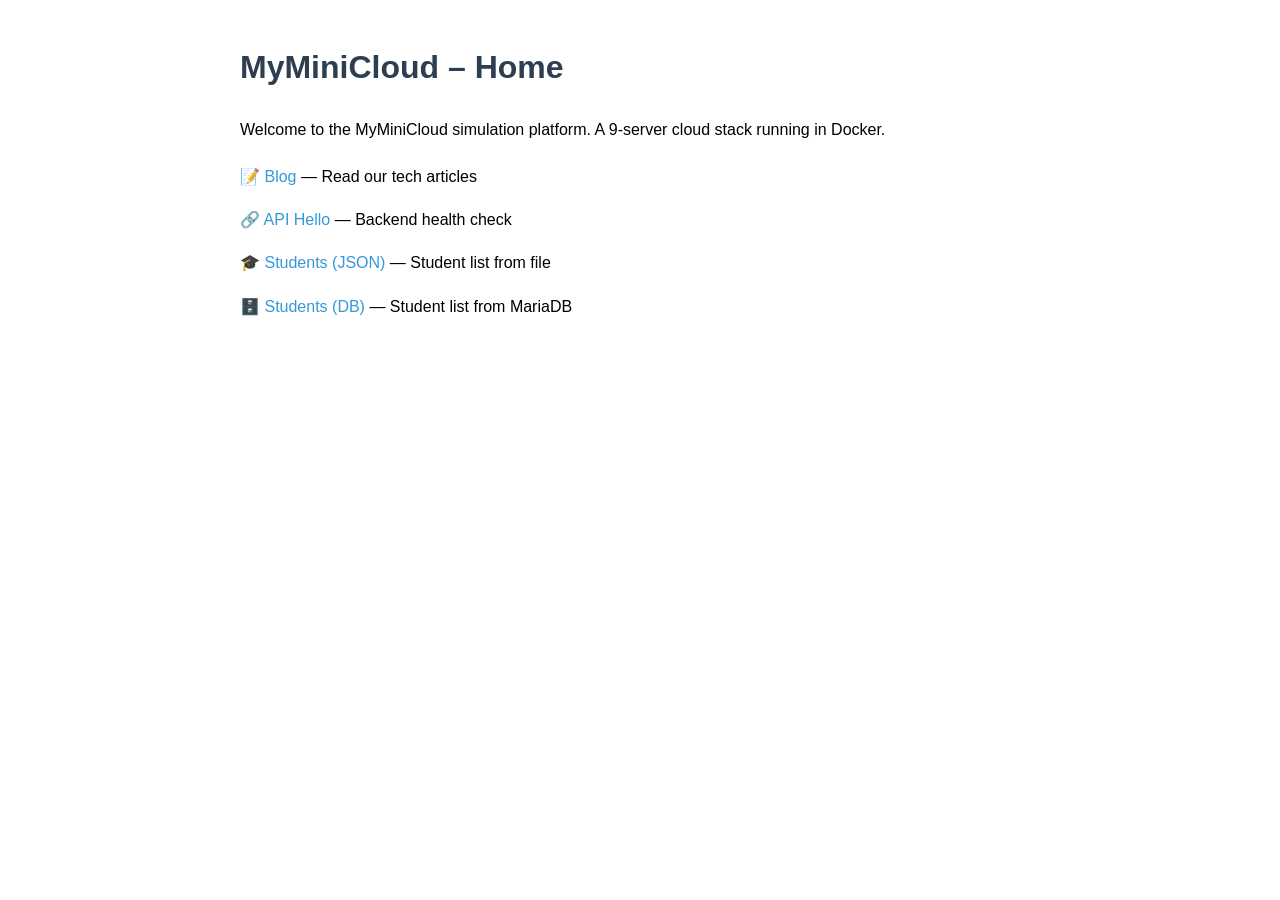
==== web/html/index.html @ 67151030 "feat: initial commit for MyMiniCloud 9-server platform with dynamic scaling" ====
<!DOCTYPE html>
<html lang="en">
<head>
  <meta charset="UTF-8">
  <meta name="viewport" content="width=device-width, initial-scale=1.0">
  <title>MyMiniCloud – Home</title>
  <style>
    body{font-family:Arial,sans-serif;max-width:800px;margin:40px auto;padding:0 20px;line-height:1.7}
    h1{color:#2c3e50}
    a{color:#3498db;text-decoration:none}a:hover{text-decoration:underline}
    .nav{margin-top:20px}
  </style>
</head>
<body>
  <h1>MyMiniCloud – Home</h1>
  <p>Welcome to the MyMiniCloud simulation platform. A 9-server cloud stack running in Docker.</p>
  <div class="nav">
    <p>📝 <a href="/blog/">Blog</a> — Read our tech articles</p>
    <p>🔗 <a href="/api/hello">API Hello</a> — Backend health check</p>
    <p>🎓 <a href="/api/student">Students (JSON)</a> — Student list from file</p>
    <p>🗄️ <a href="/api/students-db">Students (DB)</a> — Student list from MariaDB</p>
  </div>
</body>
</html>
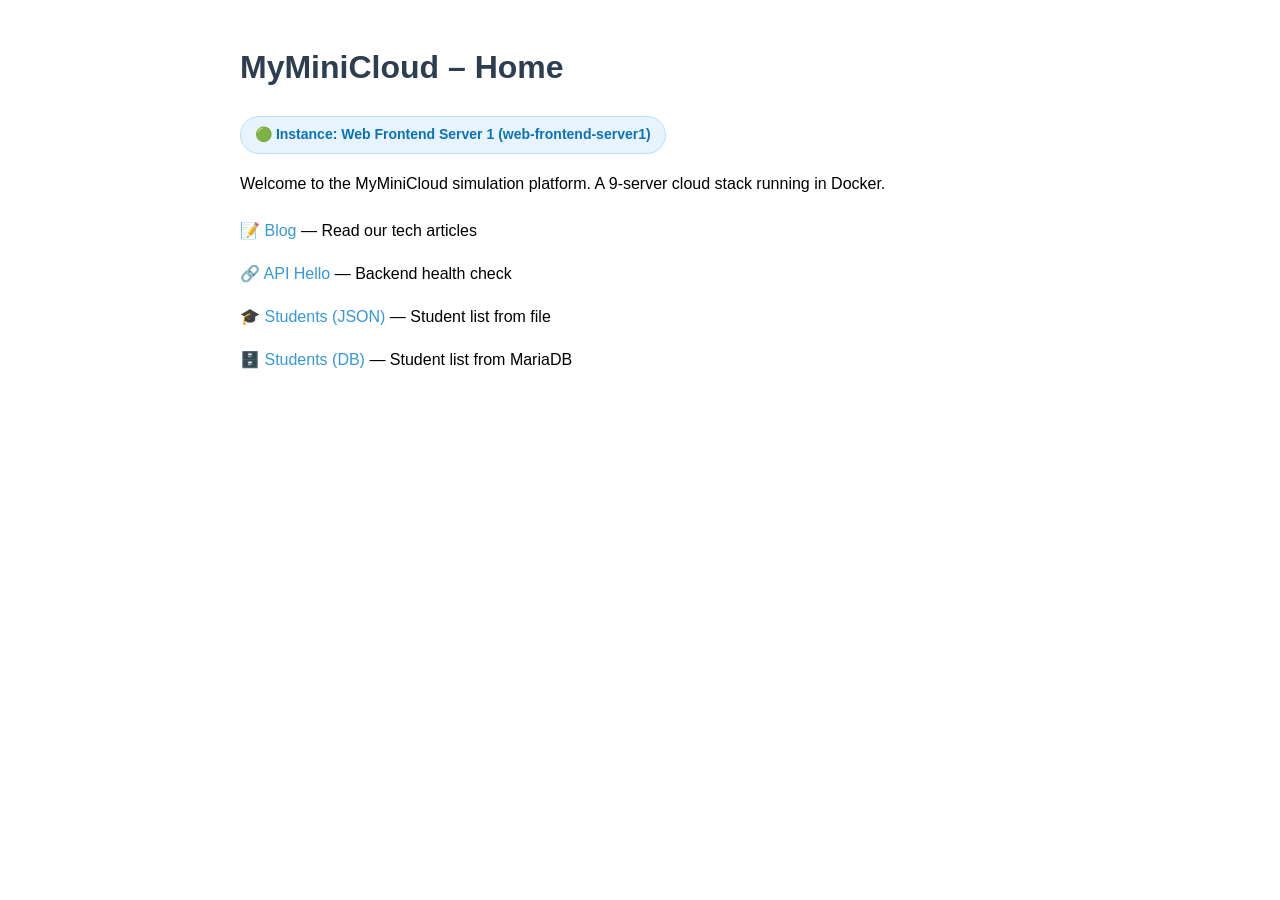
==== commit f9446c13: "feat(web): add metrics endpoint, blog illustration, and round-robin load balancing" ====
--- a/web/html/index.html
+++ b/web/html/index.html
@@ -13,6 +13,7 @@
 </head>
 <body>
   <h1>MyMiniCloud – Home</h1>
+  <p><span style="display:inline-block;padding:6px 14px;background:#e8f4fd;color:#0b72b9;border-radius:20px;font-weight:bold;font-size:14px;border:1px solid #b6e0fe;">🟢 Instance: Web Frontend Server 1 (web-frontend-server1)</span></p>
   <p>Welcome to the MyMiniCloud simulation platform. A 9-server cloud stack running in Docker.</p>
   <div class="nav">
     <p>📝 <a href="/blog/">Blog</a> — Read our tech articles</p>
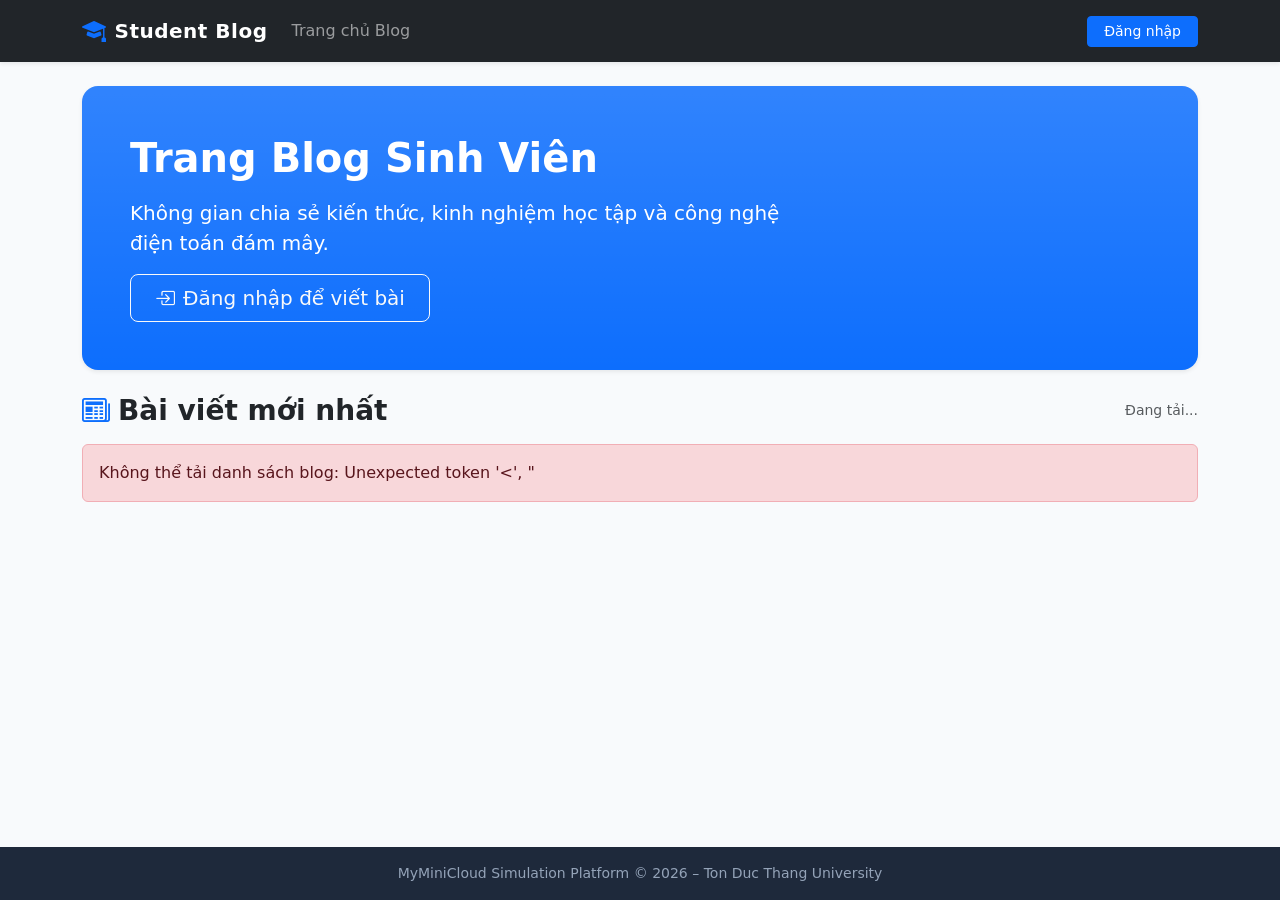
==== commit 17545929: "feat(web): complete student blog platform SPA with admin and student roles" ====
--- a/web/html/index.html
+++ b/web/html/index.html
@@ -1,25 +1,123 @@
 <!DOCTYPE html>
-<html lang="en">
+<html lang="vi">
 <head>
   <meta charset="UTF-8">
-  <meta name="viewport" content="width=device-width, initial-scale=1.0">
-  <title>MyMiniCloud – Home</title>
+  <meta name="viewport" content="width=device-width, initial-scale=1">
+  <title>Student Blog Platform – MyMiniCloud</title>
+  <link href="https://cdn.jsdelivr.net/npm/bootstrap@5.3.3/dist/css/bootstrap.min.css" rel="stylesheet">
+  <link rel="stylesheet" href="https://cdn.jsdelivr.net/npm/bootstrap-icons@1.11.3/font/bootstrap-icons.min.css">
   <style>
-    body{font-family:Arial,sans-serif;max-width:800px;margin:40px auto;padding:0 20px;line-height:1.7}
-    h1{color:#2c3e50}
-    a{color:#3498db;text-decoration:none}a:hover{text-decoration:underline}
-    .nav{margin-top:20px}
+    body {
+      background-color: #f8fafc;
+      font-family: system-ui, -apple-system, sans-serif;
+      min-height: 100vh;
+      display: flex;
+      flex-direction: column;
+    }
+    .navbar-brand {
+      letter-spacing: 0.5px;
+    }
+    .card {
+      border: 1px solid #e2e8f0;
+      border-radius: 12px;
+      transition: transform 0.2s, box-shadow 0.2s;
+    }
+    .card:hover {
+      transform: translateY(-3px);
+      box-shadow: 0 10px 20px rgba(0,0,0,0.05);
+    }
+    .blog-img {
+      height: 190px;
+      object-fit: cover;
+      border-top-left-radius: 12px;
+      border-top-right-radius: 12px;
+    }
+    .blog-placeholder-img {
+      height: 190px;
+      background: linear-gradient(135deg, #6366f1 0%, #a855f7 100%);
+      display: flex;
+      align-items: center;
+      justify-content: center;
+      color: white;
+      font-size: 3rem;
+      border-top-left-radius: 12px;
+      border-top-right-radius: 12px;
+    }
+    .content-area {
+      flex: 1;
+    }
+    footer {
+      margin-top: auto;
+      background: #1e293b;
+      color: #94a3b8;
+    }
   </style>
 </head>
 <body>
-  <h1>MyMiniCloud – Home</h1>
-  <p><span style="display:inline-block;padding:6px 14px;background:#e8f4fd;color:#0b72b9;border-radius:20px;font-weight:bold;font-size:14px;border:1px solid #b6e0fe;">🟢 Instance: Web Frontend Server 1 (web-frontend-server1)</span></p>
-  <p>Welcome to the MyMiniCloud simulation platform. A 9-server cloud stack running in Docker.</p>
-  <div class="nav">
-    <p>📝 <a href="/blog/">Blog</a> — Read our tech articles</p>
-    <p>🔗 <a href="/api/hello">API Hello</a> — Backend health check</p>
-    <p>🎓 <a href="/api/student">Students (JSON)</a> — Student list from file</p>
-    <p>🗄️ <a href="/api/students-db">Students (DB)</a> — Student list from MariaDB</p>
+
+<!-- Navbar -->
+<nav class="navbar navbar-expand-lg navbar-dark bg-dark sticky-top shadow-sm">
+  <div class="container">
+    <a class="navbar-brand fw-bold text-white d-flex align-items-center gap-2" href="#home">
+      <i class="bi bi-mortarboard-fill text-primary fs-4"></i> Student Blog
+    </a>
+    <button class="navbar-toggler" type="button" data-bs-toggle="collapse" data-bs-target="#navMain">
+      <span class="navbar-toggler-icon"></span>
+    </button>
+    <div class="collapse navbar-collapse" id="navMain">
+      <ul class="navbar-nav me-auto mb-2 mb-lg-0" id="nav-links"></ul>
+      <div id="nav-auth"></div>
+    </div>
   </div>
+</nav>
+
+<!-- Main Container -->
+<main class="container my-4 content-area" id="app">
+  <div class="text-center py-5">
+    <div class="spinner-border text-primary" role="status"></div>
+    <div class="mt-2 text-muted">Đang tải ứng dụng...</div>
+  </div>
+</main>
+
+<!-- Login Modal -->
+<div class="modal fade" id="loginModal" tabindex="-1" aria-labelledby="loginModalLabel" aria-hidden="true">
+  <div class="modal-dialog modal-dialog-centered">
+    <div class="modal-content rounded-4 border-0 shadow">
+      <div class="modal-header border-bottom-0 pb-0">
+        <h5 class="modal-title fw-bold" id="loginModalLabel">
+          <i class="bi bi-shield-lock-fill text-primary me-2"></i>Đăng nhập hệ thống
+        </h5>
+        <button type="button" class="btn-close" data-bs-dismiss="modal" aria-label="Close"></button>
+      </div>
+      <div class="modal-body p-4">
+        <p class="text-muted small mb-3">Sử dụng tài khoản Sinh viên (<code>SV001</code>–<code>SV005</code>/<code>student123</code>) hoặc Admin (<code>admin</code>/<code>admin</code>).</p>
+        <div class="alert alert-danger d-none py-2" id="login-error"></div>
+        <form id="login-form">
+          <div class="mb-3">
+            <label class="form-label fw-semibold" for="login-username">Tên đăng nhập / MSSV</label>
+            <input type="text" class="form-control" id="login-username" placeholder="Ví dụ: SV001 hoặc admin" required autofocus>
+          </div>
+          <div class="mb-3">
+            <label class="form-label fw-semibold" for="login-password">Mật khẩu</label>
+            <input type="password" class="form-control" id="login-password" placeholder="Nhập mật khẩu" required>
+          </div>
+          <button type="submit" class="btn btn-primary w-100 py-2 fw-semibold">
+            Đăng nhập
+          </button>
+        </form>
+      </div>
+    </div>
+  </div>
+</div>
+
+<!-- Footer -->
+<footer class="py-3 text-center small">
+  <div class="container">
+    <span>MyMiniCloud Simulation Platform &copy; 2026 – Ton Duc Thang University</span>
+  </div>
+</footer>
+
+<script src="https://cdn.jsdelivr.net/npm/bootstrap@5.3.3/dist/js/bootstrap.bundle.min.js"></script>
+<script type="module" src="./app.js"></script>
 </body>
 </html>
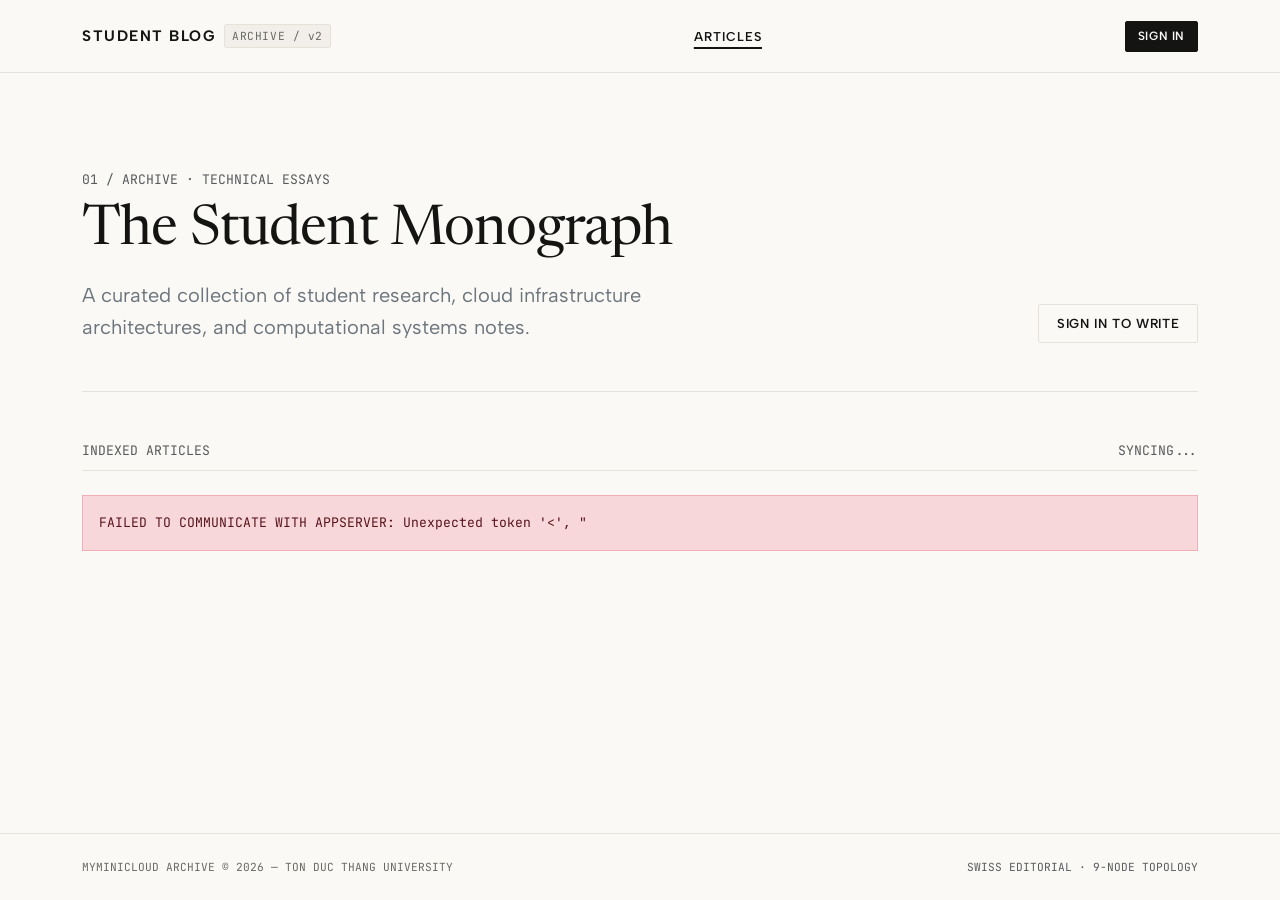
==== commit f40bd695: "feat(ui): redesign web app following Modernist Swiss editorial typography" ====
--- a/web/html/index.html
+++ b/web/html/index.html
@@ -3,106 +3,311 @@
 <head>
   <meta charset="UTF-8">
   <meta name="viewport" content="width=device-width, initial-scale=1">
-  <title>Student Blog Platform – MyMiniCloud</title>
+  <title>Student Blog Archive – MyMiniCloud</title>
+  
+  <!-- Typography: Newsreader (Editorial Serif) + Albert Sans (Bauhaus Modernist UI) + JetBrains Mono (Technical) -->
+  <link rel="preconnect" href="https://fonts.googleapis.com">
+  <link rel="preconnect" href="https://fonts.gstatic.com" crossorigin>
+  <link href="https://fonts.googleapis.com/css2?family=Albert+Sans:wght@400;500;600;700&family=JetBrains+Mono:wght@400;500;600&family=Newsreader:ital,opsz,wght@0,6..72,400..700;1,6..72,400..700&display=swap" rel="stylesheet">
+  
   <link href="https://cdn.jsdelivr.net/npm/bootstrap@5.3.3/dist/css/bootstrap.min.css" rel="stylesheet">
   <link rel="stylesheet" href="https://cdn.jsdelivr.net/npm/bootstrap-icons@1.11.3/font/bootstrap-icons.min.css">
+  
   <style>
+    :root {
+      --bg: #FAF9F5;
+      --bg-alt: #F2EFEB;
+      --surface: #FFFFFF;
+      --ink: #141413;
+      --ink-muted: #696863;
+      --ink-faint: #98968F;
+      --border: #E5E2DA;
+      --border-dark: #141413;
+      --accent: #C2410C;
+      --accent-hover: #9A3412;
+      --font-serif: 'Newsreader', Georgia, 'Times New Roman', serif;
+      --font-sans: 'Albert Sans', -apple-system, BlinkMacSystemFont, sans-serif;
+      --font-mono: 'JetBrains Mono', SFMono-Regular, Consolas, monospace;
+    }
+
+    ::selection {
+      background: var(--ink);
+      color: var(--bg);
+    }
+
+    * {
+      box-sizing: border-box;
+    }
+
     body {
-      background-color: #f8fafc;
-      font-family: system-ui, -apple-system, sans-serif;
+      background-color: var(--bg);
+      color: var(--ink);
+      font-family: var(--font-sans);
+      font-size: 15px;
+      line-height: 1.65;
       min-height: 100vh;
       display: flex;
       flex-direction: column;
-    }
-    .navbar-brand {
-      letter-spacing: 0.5px;
-    }
-    .card {
-      border: 1px solid #e2e8f0;
-      border-radius: 12px;
-      transition: transform 0.2s, box-shadow 0.2s;
-    }
-    .card:hover {
-      transform: translateY(-3px);
-      box-shadow: 0 10px 20px rgba(0,0,0,0.05);
-    }
-    .blog-img {
-      height: 190px;
-      object-fit: cover;
-      border-top-left-radius: 12px;
-      border-top-right-radius: 12px;
-    }
-    .blog-placeholder-img {
-      height: 190px;
-      background: linear-gradient(135deg, #6366f1 0%, #a855f7 100%);
-      display: flex;
+      -webkit-font-smoothing: antialiased;
+      -moz-osx-font-smoothing: grayscale;
+    }
+
+    /* Headings & Typographic Hierarchy */
+    h1, h2, h3, .font-serif {
+      font-family: var(--font-serif);
+      font-weight: 500;
+      color: var(--ink);
+      letter-spacing: -0.015em;
+    }
+
+    .font-mono {
+      font-family: var(--font-mono);
+      font-feature-settings: "tnum" 1;
+    }
+
+    /* Hairline borders & separators */
+    .border-hairline {
+      border-color: var(--border) !important;
+    }
+    .border-b-hairline {
+      border-bottom: 1px solid var(--border);
+    }
+    .border-t-hairline {
+      border-top: 1px solid var(--border);
+    }
+
+    /* Masthead Navigation */
+    .masthead {
+      background: var(--bg);
+      border-bottom: 1px solid var(--border);
+      position: sticky;
+      top: 0;
+      z-index: 1020;
+    }
+
+    .masthead-brand {
+      font-family: var(--font-sans);
+      font-weight: 700;
+      font-size: 0.95rem;
+      letter-spacing: 0.1em;
+      text-transform: uppercase;
+      color: var(--ink);
+      text-decoration: none;
+      display: inline-flex;
       align-items: center;
-      justify-content: center;
-      color: white;
-      font-size: 3rem;
-      border-top-left-radius: 12px;
-      border-top-right-radius: 12px;
-    }
+      gap: 0.5rem;
+    }
+    .masthead-brand:hover {
+      color: var(--accent);
+    }
+
+    .masthead-tag {
+      font-family: var(--font-mono);
+      font-size: 0.7rem;
+      letter-spacing: 0.05em;
+      padding: 2px 7px;
+      border: 1px solid var(--border);
+      color: var(--ink-muted);
+      border-radius: 2px;
+      background: var(--bg-alt);
+    }
+
+    .nav-editorial-link {
+      font-family: var(--font-sans);
+      font-size: 0.8rem;
+      font-weight: 600;
+      letter-spacing: 0.08em;
+      text-transform: uppercase;
+      color: var(--ink-muted);
+      text-decoration: none;
+      padding: 0.6rem 0.8rem;
+      transition: color 0.15s ease;
+      display: inline-block;
+    }
+    .nav-editorial-link:hover, .nav-editorial-link.active {
+      color: var(--ink);
+      text-decoration: underline;
+      text-underline-offset: 6px;
+      text-decoration-thickness: 1.5px;
+    }
+
+    /* Minimalist Modernist Buttons */
+    .btn-modern-primary {
+      background: var(--ink);
+      color: var(--bg);
+      border: 1px solid var(--ink);
+      border-radius: 2px;
+      font-family: var(--font-sans);
+      font-size: 0.82rem;
+      font-weight: 600;
+      letter-spacing: 0.05em;
+      text-transform: uppercase;
+      padding: 0.55rem 1.25rem;
+      transition: all 0.15s ease;
+    }
+    .btn-modern-primary:hover, .btn-modern-primary:focus {
+      background: var(--accent);
+      border-color: var(--accent);
+      color: #FFFFFF;
+    }
+
+    .btn-modern-outline {
+      background: transparent;
+      color: var(--ink);
+      border: 1px solid var(--border);
+      border-radius: 2px;
+      font-family: var(--font-sans);
+      font-size: 0.82rem;
+      font-weight: 600;
+      letter-spacing: 0.05em;
+      text-transform: uppercase;
+      padding: 0.55rem 1.1rem;
+      transition: all 0.15s ease;
+    }
+    .btn-modern-outline:hover {
+      border-color: var(--ink);
+      color: var(--ink);
+      background: var(--bg-alt);
+    }
+
+    .btn-modern-sm {
+      padding: 0.35rem 0.75rem;
+      font-size: 0.75rem;
+    }
+
+    /* Modernist Form Controls */
+    .form-control, .form-select {
+      background-color: var(--surface);
+      border: 1px solid var(--border);
+      border-radius: 2px;
+      color: var(--ink);
+      font-family: var(--font-sans);
+      font-size: 0.92rem;
+      padding: 0.65rem 0.85rem;
+      transition: border-color 0.15s ease, box-shadow 0.15s ease;
+    }
+    .form-control:focus, .form-select:focus {
+      background-color: var(--surface);
+      border-color: var(--ink);
+      color: var(--ink);
+      box-shadow: none;
+      outline: 1px solid var(--ink);
+    }
+
+    /* User Role Badges */
+    .role-badge {
+      font-family: var(--font-mono);
+      font-size: 0.72rem;
+      letter-spacing: 0.06em;
+      text-transform: uppercase;
+      padding: 3px 8px;
+      border: 1px solid var(--border);
+      background: var(--surface);
+      color: var(--ink);
+      border-radius: 2px;
+    }
+    .role-badge.admin {
+      background: var(--ink);
+      color: var(--bg);
+      border-color: var(--ink);
+    }
+
+    /* Modernist Modal Dialog */
+    .modal-content.modern-modal {
+      background: var(--bg);
+      border: 1px solid var(--ink);
+      border-radius: 2px;
+      box-shadow: 0 16px 36px rgba(0,0,0,0.12);
+    }
+    .modal-header.modern-header {
+      border-bottom: 1px solid var(--border);
+      padding: 1.25rem 1.5rem;
+    }
+    .modal-body.modern-body {
+      padding: 1.5rem;
+    }
+
+    /* Content Area & Footer */
     .content-area {
       flex: 1;
     }
-    footer {
-      margin-top: auto;
-      background: #1e293b;
-      color: #94a3b8;
+
+    footer.modern-footer {
+      background: var(--bg);
+      border-top: 1px solid var(--border);
+      color: var(--ink-muted);
+      font-size: 0.8rem;
+    }
+
+    /* Custom Scrollbar */
+    ::-webkit-scrollbar {
+      width: 7px;
+      height: 7px;
+    }
+    ::-webkit-scrollbar-track {
+      background: var(--bg);
+    }
+    ::-webkit-scrollbar-thumb {
+      background: #D8D5CD;
+    }
+    ::-webkit-scrollbar-thumb:hover {
+      background: #B6B2A8;
     }
   </style>
 </head>
 <body>
 
-<!-- Navbar -->
-<nav class="navbar navbar-expand-lg navbar-dark bg-dark sticky-top shadow-sm">
-  <div class="container">
-    <a class="navbar-brand fw-bold text-white d-flex align-items-center gap-2" href="#home">
-      <i class="bi bi-mortarboard-fill text-primary fs-4"></i> Student Blog
-    </a>
-    <button class="navbar-toggler" type="button" data-bs-toggle="collapse" data-bs-target="#navMain">
-      <span class="navbar-toggler-icon"></span>
-    </button>
-    <div class="collapse navbar-collapse" id="navMain">
-      <ul class="navbar-nav me-auto mb-2 mb-lg-0" id="nav-links"></ul>
-      <div id="nav-auth"></div>
+<!-- Masthead -->
+<header class="masthead py-3">
+  <div class="container d-flex flex-wrap justify-content-between align-items-center gap-3">
+    <div class="d-flex align-items-center gap-2">
+      <a class="masthead-brand" href="#home">
+        <span>STUDENT BLOG</span>
+      </a>
+      <span class="masthead-tag font-mono">ARCHIVE / v2</span>
     </div>
+
+    <nav class="d-flex align-items-center gap-1" id="nav-links"></nav>
+
+    <div class="d-flex align-items-center" id="nav-auth"></div>
   </div>
-</nav>
+</header>
 
 <!-- Main Container -->
-<main class="container my-4 content-area" id="app">
+<main class="container my-4 my-md-5 content-area" id="app">
   <div class="text-center py-5">
-    <div class="spinner-border text-primary" role="status"></div>
-    <div class="mt-2 text-muted">Đang tải ứng dụng...</div>
+    <div class="spinner-border spinner-border-sm text-dark" role="status"></div>
+    <div class="mt-2 font-mono small text-muted">LOADING ARCHIVE...</div>
   </div>
 </main>
 
 <!-- Login Modal -->
 <div class="modal fade" id="loginModal" tabindex="-1" aria-labelledby="loginModalLabel" aria-hidden="true">
   <div class="modal-dialog modal-dialog-centered">
-    <div class="modal-content rounded-4 border-0 shadow">
-      <div class="modal-header border-bottom-0 pb-0">
-        <h5 class="modal-title fw-bold" id="loginModalLabel">
-          <i class="bi bi-shield-lock-fill text-primary me-2"></i>Đăng nhập hệ thống
-        </h5>
-        <button type="button" class="btn-close" data-bs-dismiss="modal" aria-label="Close"></button>
+    <div class="modal-content modern-modal">
+      <div class="modal-header modern-header d-flex justify-content-between align-items-center">
+        <div>
+          <span class="font-mono text-muted small d-block mb-1">00 / AUTHENTICATION</span>
+          <h4 class="h5 mb-0 fw-semibold" id="loginModalLabel">Đăng nhập tài khoản</h4>
+        </div>
+        <button type="button" class="btn-close" data-bs-dismiss="modal" aria-label="Đóng"></button>
       </div>
-      <div class="modal-body p-4">
-        <p class="text-muted small mb-3">Sử dụng tài khoản Sinh viên (<code>SV001</code>–<code>SV005</code>/<code>student123</code>) hoặc Admin (<code>admin</code>/<code>admin</code>).</p>
-        <div class="alert alert-danger d-none py-2" id="login-error"></div>
+      <div class="modal-body modern-body">
+        <p class="text-muted small mb-4">
+          Xác thực qua Keycloak OIDC. Sinh viên: <code>SV001</code>–<code>SV005</code> (mật khẩu <code>student123</code>). Admin: <code>admin</code> (mật khẩu <code>admin</code>).
+        </p>
+        <div class="alert alert-danger d-none py-2 small font-mono rounded-0" id="login-error"></div>
         <form id="login-form">
           <div class="mb-3">
-            <label class="form-label fw-semibold" for="login-username">Tên đăng nhập / MSSV</label>
+            <label class="form-label small fw-semibold text-uppercase font-mono" for="login-username">Mã số SV / Username</label>
             <input type="text" class="form-control" id="login-username" placeholder="Ví dụ: SV001 hoặc admin" required autofocus>
           </div>
-          <div class="mb-3">
-            <label class="form-label fw-semibold" for="login-password">Mật khẩu</label>
-            <input type="password" class="form-control" id="login-password" placeholder="Nhập mật khẩu" required>
+          <div class="mb-4">
+            <label class="form-label small fw-semibold text-uppercase font-mono" for="login-password">Mật khẩu</label>
+            <input type="password" class="form-control" id="login-password" placeholder="••••••••" required>
           </div>
-          <button type="submit" class="btn btn-primary w-100 py-2 fw-semibold">
-            Đăng nhập
+          <button type="submit" class="btn btn-modern-primary w-100 py-2">
+            Xác thực & Đăng nhập
           </button>
         </form>
       </div>
@@ -110,10 +315,15 @@
   </div>
 </div>
 
-<!-- Footer -->
-<footer class="py-3 text-center small">
-  <div class="container">
-    <span>MyMiniCloud Simulation Platform &copy; 2026 – Ton Duc Thang University</span>
+<!-- Modernist Colophon Footer -->
+<footer class="modern-footer py-4 mt-5">
+  <div class="container d-flex flex-wrap justify-content-between align-items-center gap-3">
+    <div class="font-mono small">
+      MYMINICLOUD ARCHIVE &copy; 2026 &mdash; TON DUC THANG UNIVERSITY
+    </div>
+    <div class="font-mono small text-muted">
+      SWISS EDITORIAL &middot; 9-NODE TOPOLOGY
+    </div>
   </div>
 </footer>
 
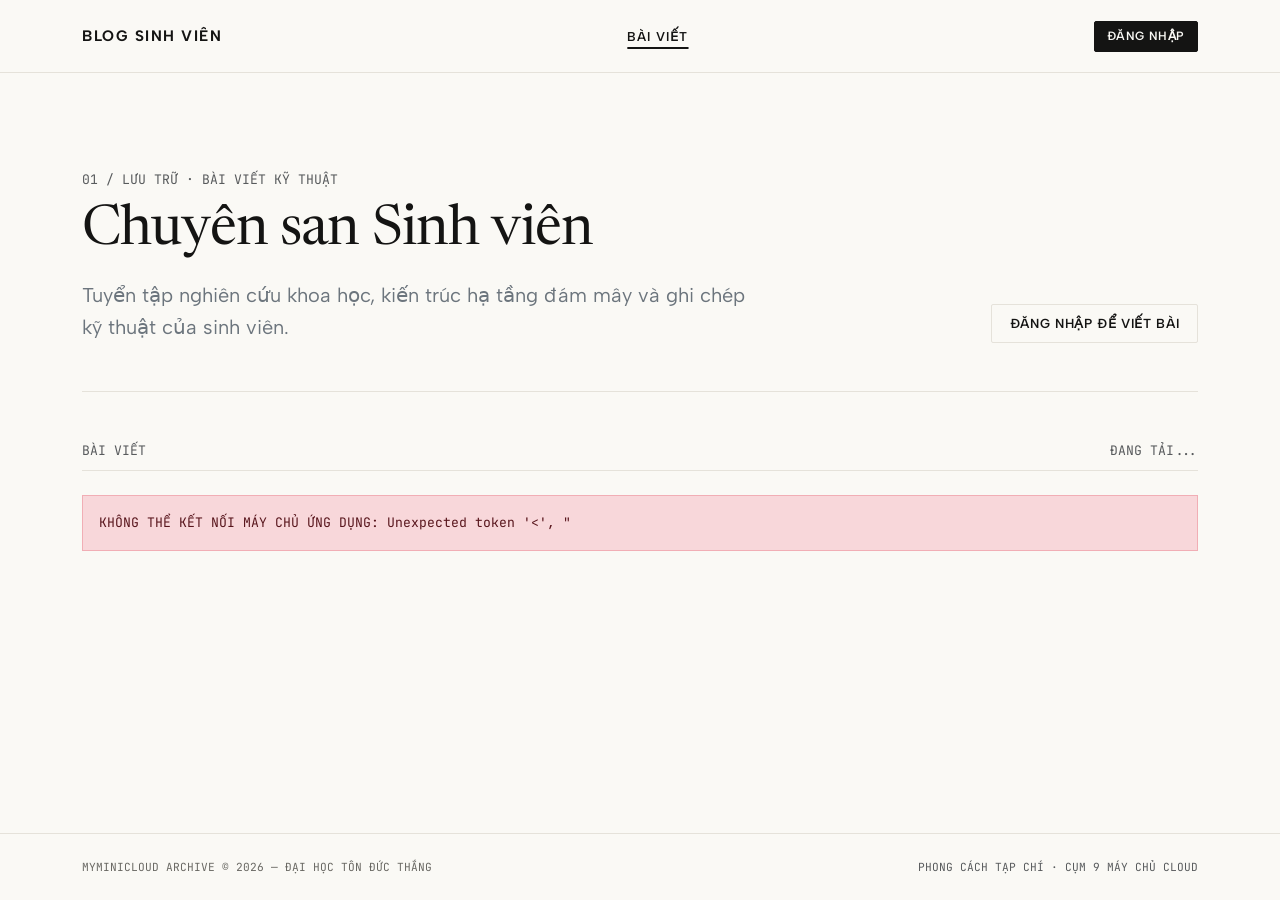
==== commit 82d8b0d0: "feat(i18n): localize all UI copy into Vietnamese while preserving custom edits" ====
--- a/web/html/index.html
+++ b/web/html/index.html
@@ -1,18 +1,21 @@
 <!DOCTYPE html>
 <html lang="vi">
+
 <head>
   <meta charset="UTF-8">
   <meta name="viewport" content="width=device-width, initial-scale=1">
-  <title>Student Blog Archive – MyMiniCloud</title>
-  
+  <title>Lưu trữ Blog Sinh viên – MyMiniCloud</title>
+
   <!-- Typography: Newsreader (Editorial Serif) + Albert Sans (Bauhaus Modernist UI) + JetBrains Mono (Technical) -->
   <link rel="preconnect" href="https://fonts.googleapis.com">
   <link rel="preconnect" href="https://fonts.gstatic.com" crossorigin>
-  <link href="https://fonts.googleapis.com/css2?family=Albert+Sans:wght@400;500;600;700&family=JetBrains+Mono:wght@400;500;600&family=Newsreader:ital,opsz,wght@0,6..72,400..700;1,6..72,400..700&display=swap" rel="stylesheet">
-  
+  <link
+    href="https://fonts.googleapis.com/css2?family=Albert+Sans:wght@400;500;600;700&family=JetBrains+Mono:wght@400;500;600&family=Newsreader:ital,opsz,wght@0,6..72,400..700;1,6..72,400..700&display=swap"
+    rel="stylesheet">
+
   <link href="https://cdn.jsdelivr.net/npm/bootstrap@5.3.3/dist/css/bootstrap.min.css" rel="stylesheet">
   <link rel="stylesheet" href="https://cdn.jsdelivr.net/npm/bootstrap-icons@1.11.3/font/bootstrap-icons.min.css">
-  
+
   <style>
     :root {
       --bg: #FAF9F5;
@@ -53,7 +56,10 @@
     }
 
     /* Headings & Typographic Hierarchy */
-    h1, h2, h3, .font-serif {
+    h1,
+    h2,
+    h3,
+    .font-serif {
       font-family: var(--font-serif);
       font-weight: 500;
       color: var(--ink);
@@ -69,9 +75,11 @@
     .border-hairline {
       border-color: var(--border) !important;
     }
+
     .border-b-hairline {
       border-bottom: 1px solid var(--border);
     }
+
     .border-t-hairline {
       border-top: 1px solid var(--border);
     }
@@ -97,6 +105,7 @@
       align-items: center;
       gap: 0.5rem;
     }
+
     .masthead-brand:hover {
       color: var(--accent);
     }
@@ -124,7 +133,9 @@
       transition: color 0.15s ease;
       display: inline-block;
     }
-    .nav-editorial-link:hover, .nav-editorial-link.active {
+
+    .nav-editorial-link:hover,
+    .nav-editorial-link.active {
       color: var(--ink);
       text-decoration: underline;
       text-underline-offset: 6px;
@@ -145,7 +156,9 @@
       padding: 0.55rem 1.25rem;
       transition: all 0.15s ease;
     }
-    .btn-modern-primary:hover, .btn-modern-primary:focus {
+
+    .btn-modern-primary:hover,
+    .btn-modern-primary:focus {
       background: var(--accent);
       border-color: var(--accent);
       color: #FFFFFF;
@@ -164,6 +177,7 @@
       padding: 0.55rem 1.1rem;
       transition: all 0.15s ease;
     }
+
     .btn-modern-outline:hover {
       border-color: var(--ink);
       color: var(--ink);
@@ -176,7 +190,8 @@
     }
 
     /* Modernist Form Controls */
-    .form-control, .form-select {
+    .form-control,
+    .form-select {
       background-color: var(--surface);
       border: 1px solid var(--border);
       border-radius: 2px;
@@ -186,7 +201,9 @@
       padding: 0.65rem 0.85rem;
       transition: border-color 0.15s ease, box-shadow 0.15s ease;
     }
-    .form-control:focus, .form-select:focus {
+
+    .form-control:focus,
+    .form-select:focus {
       background-color: var(--surface);
       border-color: var(--ink);
       color: var(--ink);
@@ -206,6 +223,7 @@
       color: var(--ink);
       border-radius: 2px;
     }
+
     .role-badge.admin {
       background: var(--ink);
       color: var(--bg);
@@ -217,12 +235,14 @@
       background: var(--bg);
       border: 1px solid var(--ink);
       border-radius: 2px;
-      box-shadow: 0 16px 36px rgba(0,0,0,0.12);
-    }
+      box-shadow: 0 16px 36px rgba(0, 0, 0, 0.12);
+    }
+
     .modal-header.modern-header {
       border-bottom: 1px solid var(--border);
       padding: 1.25rem 1.5rem;
     }
+
     .modal-body.modern-body {
       padding: 1.5rem;
     }
@@ -244,90 +264,93 @@
       width: 7px;
       height: 7px;
     }
+
     ::-webkit-scrollbar-track {
       background: var(--bg);
     }
+
     ::-webkit-scrollbar-thumb {
       background: #D8D5CD;
     }
+
     ::-webkit-scrollbar-thumb:hover {
       background: #B6B2A8;
     }
   </style>
 </head>
+
 <body>
 
-<!-- Masthead -->
-<header class="masthead py-3">
-  <div class="container d-flex flex-wrap justify-content-between align-items-center gap-3">
-    <div class="d-flex align-items-center gap-2">
-      <a class="masthead-brand" href="#home">
-        <span>STUDENT BLOG</span>
-      </a>
-      <span class="masthead-tag font-mono">ARCHIVE / v2</span>
+  <!-- Masthead -->
+  <header class="masthead py-3">
+    <div class="container d-flex flex-wrap justify-content-between align-items-center gap-3">
+      <div class="d-flex align-items-center gap-2">
+        <a class="masthead-brand" href="#home">
+          <span>BLOG SINH VIÊN</span>
+        </a>
+      </div>
+
+      <nav class="d-flex align-items-center gap-1" id="nav-links"></nav>
+
+      <div class="d-flex align-items-center" id="nav-auth"></div>
     </div>
-
-    <nav class="d-flex align-items-center gap-1" id="nav-links"></nav>
-
-    <div class="d-flex align-items-center" id="nav-auth"></div>
-  </div>
-</header>
-
-<!-- Main Container -->
-<main class="container my-4 my-md-5 content-area" id="app">
-  <div class="text-center py-5">
-    <div class="spinner-border spinner-border-sm text-dark" role="status"></div>
-    <div class="mt-2 font-mono small text-muted">LOADING ARCHIVE...</div>
-  </div>
-</main>
-
-<!-- Login Modal -->
-<div class="modal fade" id="loginModal" tabindex="-1" aria-labelledby="loginModalLabel" aria-hidden="true">
-  <div class="modal-dialog modal-dialog-centered">
-    <div class="modal-content modern-modal">
-      <div class="modal-header modern-header d-flex justify-content-between align-items-center">
-        <div>
-          <span class="font-mono text-muted small d-block mb-1">00 / AUTHENTICATION</span>
-          <h4 class="h5 mb-0 fw-semibold" id="loginModalLabel">Đăng nhập tài khoản</h4>
+  </header>
+
+  <!-- Main Container -->
+  <main class="container my-4 my-md-5 content-area" id="app">
+    <div class="text-center py-5">
+      <div class="spinner-border spinner-border-sm text-dark" role="status"></div>
+      <div class="mt-2 font-mono small text-muted">ĐANG TẢI DỮ LIỆU...</div>
+    </div>
+  </main>
+
+  <!-- Login Modal -->
+  <div class="modal fade" id="loginModal" tabindex="-1" aria-labelledby="loginModalLabel" aria-hidden="true">
+    <div class="modal-dialog modal-dialog-centered">
+      <div class="modal-content modern-modal">
+        <div class="modal-header modern-header d-flex justify-content-between align-items-center">
+          <div>
+            <span class="font-mono text-muted small d-block mb-1">00 / XÁC THỰC TÀI KHOẢN</span>
+            <h4 class="h5 mb-0 fw-semibold" id="loginModalLabel">Đăng nhập tài khoản</h4>
+          </div>
+          <button type="button" class="btn-close" data-bs-dismiss="modal" aria-label="Đóng"></button>
         </div>
-        <button type="button" class="btn-close" data-bs-dismiss="modal" aria-label="Đóng"></button>
-      </div>
-      <div class="modal-body modern-body">
-        <p class="text-muted small mb-4">
-          Xác thực qua Keycloak OIDC. Sinh viên: <code>SV001</code>–<code>SV005</code> (mật khẩu <code>student123</code>). Admin: <code>admin</code> (mật khẩu <code>admin</code>).
-        </p>
-        <div class="alert alert-danger d-none py-2 small font-mono rounded-0" id="login-error"></div>
-        <form id="login-form">
-          <div class="mb-3">
-            <label class="form-label small fw-semibold text-uppercase font-mono" for="login-username">Mã số SV / Username</label>
-            <input type="text" class="form-control" id="login-username" placeholder="Ví dụ: SV001 hoặc admin" required autofocus>
-          </div>
-          <div class="mb-4">
-            <label class="form-label small fw-semibold text-uppercase font-mono" for="login-password">Mật khẩu</label>
-            <input type="password" class="form-control" id="login-password" placeholder="••••••••" required>
-          </div>
-          <button type="submit" class="btn btn-modern-primary w-100 py-2">
-            Xác thực & Đăng nhập
-          </button>
-        </form>
+        <div class="modal-body modern-body">
+          <div class="alert alert-danger d-none py-2 small font-mono rounded-0" id="login-error"></div>
+          <form id="login-form">
+            <div class="mb-3">
+              <label class="form-label small fw-semibold text-uppercase font-mono" for="login-username">Tên đăng
+                nhập</label>
+              <input type="text" class="form-control" id="login-username" placeholder="Ví dụ: SV001 hoặc admin" required
+                autofocus>
+            </div>
+            <div class="mb-4">
+              <label class="form-label small fw-semibold text-uppercase font-mono" for="login-password">Mật khẩu</label>
+              <input type="password" class="form-control" id="login-password" placeholder="••••••••" required>
+            </div>
+            <button type="submit" class="btn btn-modern-primary w-100 py-2">
+              Đăng nhập
+            </button>
+          </form>
+        </div>
       </div>
     </div>
   </div>
-</div>
-
-<!-- Modernist Colophon Footer -->
-<footer class="modern-footer py-4 mt-5">
-  <div class="container d-flex flex-wrap justify-content-between align-items-center gap-3">
-    <div class="font-mono small">
-      MYMINICLOUD ARCHIVE &copy; 2026 &mdash; TON DUC THANG UNIVERSITY
+
+  <!-- Modernist Colophon Footer -->
+  <footer class="modern-footer py-4 mt-5">
+    <div class="container d-flex flex-wrap justify-content-between align-items-center gap-3">
+      <div class="font-mono small">
+        MYMINICLOUD ARCHIVE &copy; 2026 &mdash; ĐẠI HỌC TÔN ĐỨC THẮNG
+      </div>
+      <div class="font-mono small text-muted">
+        PHONG CÁCH TẠP CHÍ &middot; CỤM 9 MÁY CHỦ CLOUD
+      </div>
     </div>
-    <div class="font-mono small text-muted">
-      SWISS EDITORIAL &middot; 9-NODE TOPOLOGY
-    </div>
-  </div>
-</footer>
-
-<script src="https://cdn.jsdelivr.net/npm/bootstrap@5.3.3/dist/js/bootstrap.bundle.min.js"></script>
-<script type="module" src="./app.js"></script>
+  </footer>
+
+  <script src="https://cdn.jsdelivr.net/npm/bootstrap@5.3.3/dist/js/bootstrap.bundle.min.js"></script>
+  <script type="module" src="./app.js"></script>
 </body>
-</html>
+
+</html>
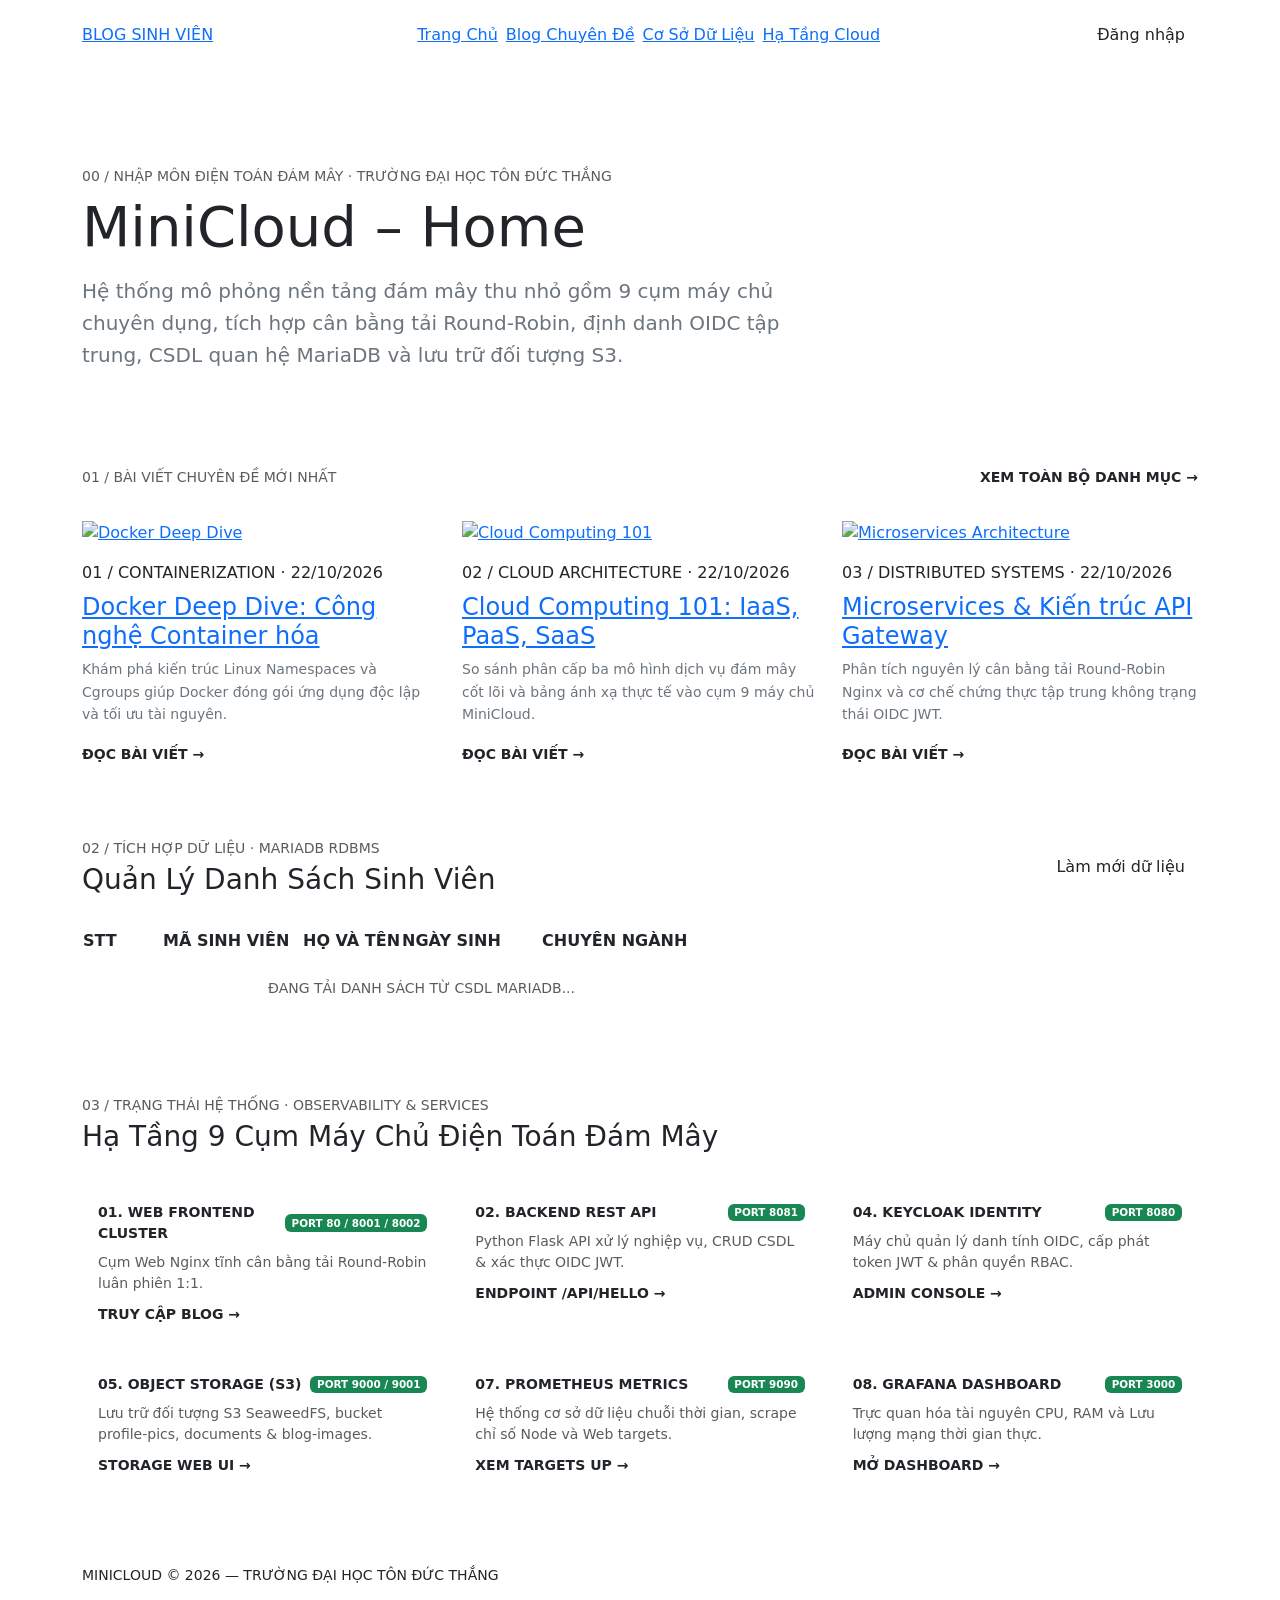
==== commit df744ac5: "feat(web): transition to multi-page architecture with Swiss Modernist styling and remove legacy SPA" ====
--- a/web/html/index.html
+++ b/web/html/index.html
@@ -4,9 +4,9 @@
 <head>
   <meta charset="UTF-8">
   <meta name="viewport" content="width=device-width, initial-scale=1">
-  <title>Lưu trữ Blog Sinh viên – MyMiniCloud</title>
-
-  <!-- Typography: Newsreader (Editorial Serif) + Albert Sans (Bauhaus Modernist UI) + JetBrains Mono (Technical) -->
+  <title>MiniCloud – Home</title>
+
+  <!-- Typography: Newsreader (Editorial Serif) + Albert Sans (UI) + JetBrains Mono (Technical) -->
   <link rel="preconnect" href="https://fonts.googleapis.com">
   <link rel="preconnect" href="https://fonts.gstatic.com" crossorigin>
   <link
@@ -15,268 +15,7 @@
 
   <link href="https://cdn.jsdelivr.net/npm/bootstrap@5.3.3/dist/css/bootstrap.min.css" rel="stylesheet">
   <link rel="stylesheet" href="https://cdn.jsdelivr.net/npm/bootstrap-icons@1.11.3/font/bootstrap-icons.min.css">
-
-  <style>
-    :root {
-      --bg: #FAF9F5;
-      --bg-alt: #F2EFEB;
-      --surface: #FFFFFF;
-      --ink: #141413;
-      --ink-muted: #696863;
-      --ink-faint: #98968F;
-      --border: #E5E2DA;
-      --border-dark: #141413;
-      --accent: #C2410C;
-      --accent-hover: #9A3412;
-      --font-serif: 'Newsreader', Georgia, 'Times New Roman', serif;
-      --font-sans: 'Albert Sans', -apple-system, BlinkMacSystemFont, sans-serif;
-      --font-mono: 'JetBrains Mono', SFMono-Regular, Consolas, monospace;
-    }
-
-    ::selection {
-      background: var(--ink);
-      color: var(--bg);
-    }
-
-    * {
-      box-sizing: border-box;
-    }
-
-    body {
-      background-color: var(--bg);
-      color: var(--ink);
-      font-family: var(--font-sans);
-      font-size: 15px;
-      line-height: 1.65;
-      min-height: 100vh;
-      display: flex;
-      flex-direction: column;
-      -webkit-font-smoothing: antialiased;
-      -moz-osx-font-smoothing: grayscale;
-    }
-
-    /* Headings & Typographic Hierarchy */
-    h1,
-    h2,
-    h3,
-    .font-serif {
-      font-family: var(--font-serif);
-      font-weight: 500;
-      color: var(--ink);
-      letter-spacing: -0.015em;
-    }
-
-    .font-mono {
-      font-family: var(--font-mono);
-      font-feature-settings: "tnum" 1;
-    }
-
-    /* Hairline borders & separators */
-    .border-hairline {
-      border-color: var(--border) !important;
-    }
-
-    .border-b-hairline {
-      border-bottom: 1px solid var(--border);
-    }
-
-    .border-t-hairline {
-      border-top: 1px solid var(--border);
-    }
-
-    /* Masthead Navigation */
-    .masthead {
-      background: var(--bg);
-      border-bottom: 1px solid var(--border);
-      position: sticky;
-      top: 0;
-      z-index: 1020;
-    }
-
-    .masthead-brand {
-      font-family: var(--font-sans);
-      font-weight: 700;
-      font-size: 0.95rem;
-      letter-spacing: 0.1em;
-      text-transform: uppercase;
-      color: var(--ink);
-      text-decoration: none;
-      display: inline-flex;
-      align-items: center;
-      gap: 0.5rem;
-    }
-
-    .masthead-brand:hover {
-      color: var(--accent);
-    }
-
-    .masthead-tag {
-      font-family: var(--font-mono);
-      font-size: 0.7rem;
-      letter-spacing: 0.05em;
-      padding: 2px 7px;
-      border: 1px solid var(--border);
-      color: var(--ink-muted);
-      border-radius: 2px;
-      background: var(--bg-alt);
-    }
-
-    .nav-editorial-link {
-      font-family: var(--font-sans);
-      font-size: 0.8rem;
-      font-weight: 600;
-      letter-spacing: 0.08em;
-      text-transform: uppercase;
-      color: var(--ink-muted);
-      text-decoration: none;
-      padding: 0.6rem 0.8rem;
-      transition: color 0.15s ease;
-      display: inline-block;
-    }
-
-    .nav-editorial-link:hover,
-    .nav-editorial-link.active {
-      color: var(--ink);
-      text-decoration: underline;
-      text-underline-offset: 6px;
-      text-decoration-thickness: 1.5px;
-    }
-
-    /* Minimalist Modernist Buttons */
-    .btn-modern-primary {
-      background: var(--ink);
-      color: var(--bg);
-      border: 1px solid var(--ink);
-      border-radius: 2px;
-      font-family: var(--font-sans);
-      font-size: 0.82rem;
-      font-weight: 600;
-      letter-spacing: 0.05em;
-      text-transform: uppercase;
-      padding: 0.55rem 1.25rem;
-      transition: all 0.15s ease;
-    }
-
-    .btn-modern-primary:hover,
-    .btn-modern-primary:focus {
-      background: var(--accent);
-      border-color: var(--accent);
-      color: #FFFFFF;
-    }
-
-    .btn-modern-outline {
-      background: transparent;
-      color: var(--ink);
-      border: 1px solid var(--border);
-      border-radius: 2px;
-      font-family: var(--font-sans);
-      font-size: 0.82rem;
-      font-weight: 600;
-      letter-spacing: 0.05em;
-      text-transform: uppercase;
-      padding: 0.55rem 1.1rem;
-      transition: all 0.15s ease;
-    }
-
-    .btn-modern-outline:hover {
-      border-color: var(--ink);
-      color: var(--ink);
-      background: var(--bg-alt);
-    }
-
-    .btn-modern-sm {
-      padding: 0.35rem 0.75rem;
-      font-size: 0.75rem;
-    }
-
-    /* Modernist Form Controls */
-    .form-control,
-    .form-select {
-      background-color: var(--surface);
-      border: 1px solid var(--border);
-      border-radius: 2px;
-      color: var(--ink);
-      font-family: var(--font-sans);
-      font-size: 0.92rem;
-      padding: 0.65rem 0.85rem;
-      transition: border-color 0.15s ease, box-shadow 0.15s ease;
-    }
-
-    .form-control:focus,
-    .form-select:focus {
-      background-color: var(--surface);
-      border-color: var(--ink);
-      color: var(--ink);
-      box-shadow: none;
-      outline: 1px solid var(--ink);
-    }
-
-    /* User Role Badges */
-    .role-badge {
-      font-family: var(--font-mono);
-      font-size: 0.72rem;
-      letter-spacing: 0.06em;
-      text-transform: uppercase;
-      padding: 3px 8px;
-      border: 1px solid var(--border);
-      background: var(--surface);
-      color: var(--ink);
-      border-radius: 2px;
-    }
-
-    .role-badge.admin {
-      background: var(--ink);
-      color: var(--bg);
-      border-color: var(--ink);
-    }
-
-    /* Modernist Modal Dialog */
-    .modal-content.modern-modal {
-      background: var(--bg);
-      border: 1px solid var(--ink);
-      border-radius: 2px;
-      box-shadow: 0 16px 36px rgba(0, 0, 0, 0.12);
-    }
-
-    .modal-header.modern-header {
-      border-bottom: 1px solid var(--border);
-      padding: 1.25rem 1.5rem;
-    }
-
-    .modal-body.modern-body {
-      padding: 1.5rem;
-    }
-
-    /* Content Area & Footer */
-    .content-area {
-      flex: 1;
-    }
-
-    footer.modern-footer {
-      background: var(--bg);
-      border-top: 1px solid var(--border);
-      color: var(--ink-muted);
-      font-size: 0.8rem;
-    }
-
-    /* Custom Scrollbar */
-    ::-webkit-scrollbar {
-      width: 7px;
-      height: 7px;
-    }
-
-    ::-webkit-scrollbar-track {
-      background: var(--bg);
-    }
-
-    ::-webkit-scrollbar-thumb {
-      background: #D8D5CD;
-    }
-
-    ::-webkit-scrollbar-thumb:hover {
-      background: #B6B2A8;
-    }
-  </style>
+  <link rel="stylesheet" href="/css/modernist.css">
 </head>
 
 <body>
@@ -285,51 +24,291 @@
   <header class="masthead py-3">
     <div class="container d-flex flex-wrap justify-content-between align-items-center gap-3">
       <div class="d-flex align-items-center gap-2">
-        <a class="masthead-brand" href="#home">
+        <a class="masthead-brand" href="/">
           <span>BLOG SINH VIÊN</span>
         </a>
       </div>
 
-      <nav class="d-flex align-items-center gap-1" id="nav-links"></nav>
-
-      <div class="d-flex align-items-center" id="nav-auth"></div>
+      <nav class="d-flex align-items-center gap-2">
+        <a class="nav-editorial-link active" href="/">Trang Chủ</a>
+        <a class="nav-editorial-link" href="/blog/">Blog Chuyên Đề</a>
+        <a class="nav-editorial-link" href="#database">Cơ Sở Dữ Liệu</a>
+        <a class="nav-editorial-link" href="#infrastructure">Hạ Tầng Cloud</a>
+      </nav>
+
+      <div class="d-flex align-items-center" id="nav-auth">
+        <button class="btn btn-modern-primary btn-modern-sm" data-bs-toggle="modal" data-bs-target="#loginModal">
+          Đăng nhập
+        </button>
+      </div>
     </div>
   </header>
 
   <!-- Main Container -->
-  <main class="container my-4 my-md-5 content-area" id="app">
-    <div class="text-center py-5">
-      <div class="spinner-border spinner-border-sm text-dark" role="status"></div>
-      <div class="mt-2 font-mono small text-muted">ĐANG TẢI DỮ LIỆU...</div>
-    </div>
+  <main class="container my-4 my-md-5 flex-grow-1">
+    <!-- Editorial Hero Section -->
+    <section class="py-4 py-md-5 border-b-hairline mb-5">
+      <div class="row align-items-end justify-content-between g-4">
+        <div class="col-lg-9">
+          <span class="font-mono text-muted small text-uppercase d-block mb-2">00 / NHẬP MÔN ĐIỆN TOÁN ĐÁM MÂY &middot; TRƯỜNG ĐẠI HỌC TÔN ĐỨC THẮNG</span>
+          <h1 class="display-4 fw-normal font-serif mb-3" style="line-height: 1.15;">
+            MiniCloud – Home
+          </h1>
+          <p class="text-secondary fs-5 mb-0" style="max-width: 760px; font-weight: 400; line-height: 1.6;">
+            Hệ thống mô phỏng nền tảng đám mây thu nhỏ gồm 9 cụm máy chủ chuyên dụng, tích hợp cân bằng tải Round-Robin, định danh OIDC tập trung, CSDL quan hệ MariaDB và lưu trữ đối tượng S3.
+          </p>
+        </div>
+      </div>
+    </section>
+
+    <!-- Section 1: Featured Blog Articles -->
+    <section class="mb-5 pb-4 border-b-hairline">
+      <div class="d-flex justify-content-between align-items-center mb-4 pb-2 border-b-hairline">
+        <span class="font-mono text-uppercase small text-muted">01 / BÀI VIẾT CHUYÊN ĐỀ MỚI NHẤT</span>
+        <a href="/blog/" class="font-mono small text-dark text-decoration-none fw-semibold">
+          XEM TOÀN BỘ DANH MỤC &rarr;
+        </a>
+      </div>
+
+      <div class="row g-4">
+        <!-- Card 1 -->
+        <div class="col-md-4">
+          <div class="article-img-frame mb-3">
+            <a href="/blog/blog1.html">
+              <img src="https://images.unsplash.com/photo-1607799279861-4dd421887fb3?w=800&auto=format&fit=crop&q=80" alt="Docker Deep Dive">
+            </a>
+          </div>
+          <div class="article-meta mb-2">01 / CONTAINERIZATION &middot; 22/10/2026</div>
+          <h2 class="h4 font-serif mb-2">
+            <a href="/blog/blog1.html" class="article-title-link">Docker Deep Dive: Công nghệ Container hóa</a>
+          </h2>
+          <p class="text-secondary small mb-3" style="line-height: 1.6;">
+            Khám phá kiến trúc Linux Namespaces và Cgroups giúp Docker đóng gói ứng dụng độc lập và tối ưu tài nguyên.
+          </p>
+          <a href="/blog/blog1.html" class="font-mono small text-dark fw-semibold text-decoration-none">ĐỌC BÀI VIẾT &rarr;</a>
+        </div>
+
+        <!-- Card 2 -->
+        <div class="col-md-4">
+          <div class="article-img-frame mb-3">
+            <a href="/blog/blog2.html">
+              <img src="https://images.unsplash.com/photo-1451187580459-43490279c0fa?w=800&auto=format&fit=crop&q=80" alt="Cloud Computing 101">
+            </a>
+          </div>
+          <div class="article-meta mb-2">02 / CLOUD ARCHITECTURE &middot; 22/10/2026</div>
+          <h2 class="h4 font-serif mb-2">
+            <a href="/blog/blog2.html" class="article-title-link">Cloud Computing 101: IaaS, PaaS, SaaS</a>
+          </h2>
+          <p class="text-secondary small mb-3" style="line-height: 1.6;">
+            So sánh phân cấp ba mô hình dịch vụ đám mây cốt lõi và bảng ánh xạ thực tế vào cụm 9 máy chủ MiniCloud.
+          </p>
+          <a href="/blog/blog2.html" class="font-mono small text-dark fw-semibold text-decoration-none">ĐỌC BÀI VIẾT &rarr;</a>
+        </div>
+
+        <!-- Card 3 -->
+        <div class="col-md-4">
+          <div class="article-img-frame mb-3">
+            <a href="/blog/blog3.html">
+              <img src="https://images.unsplash.com/photo-1558494949-ef010cbdcc31?w=800&auto=format&fit=crop&q=80" alt="Microservices Architecture">
+            </a>
+          </div>
+          <div class="article-meta mb-2">03 / DISTRIBUTED SYSTEMS &middot; 22/10/2026</div>
+          <h2 class="h4 font-serif mb-2">
+            <a href="/blog/blog3.html" class="article-title-link">Microservices & Kiến trúc API Gateway</a>
+          </h2>
+          <p class="text-secondary small mb-3" style="line-height: 1.6;">
+            Phân tích nguyên lý cân bằng tải Round-Robin Nginx và cơ chế chứng thực tập trung không trạng thái OIDC JWT.
+          </p>
+          <a href="/blog/blog3.html" class="font-mono small text-dark fw-semibold text-decoration-none">ĐỌC BÀI VIẾT &rarr;</a>
+        </div>
+      </div>
+    </section>
+
+    <!-- Section 2: Database Integration (MariaDB CRUD & JSON) -->
+    <section class="mb-5 pb-4 border-b-hairline" id="database">
+      <div class="d-flex justify-content-between align-items-center mb-4 pb-2 border-b-hairline">
+        <div>
+          <span class="font-mono text-uppercase small text-muted d-block">02 / TÍCH HỢP DỮ LIỆU &middot; MARIADB RDBMS</span>
+          <h2 class="h3 font-serif mt-1 mb-0">Quản Lý Danh Sách Sinh Viên</h2>
+        </div>
+        <div class="d-flex gap-2">
+          <button class="btn btn-modern-outline btn-modern-sm" id="btn-refresh-students">
+            Làm mới dữ liệu
+          </button>
+          <button class="btn btn-modern-primary btn-modern-sm d-none" id="btn-add-student-modal" data-bs-toggle="modal" data-bs-target="#studentModal">
+            + Thêm sinh viên (Admin)
+          </button>
+        </div>
+      </div>
+
+      <div class="table-responsive">
+        <table class="table-modern">
+          <thead>
+            <tr>
+              <th style="width: 80px;">STT</th>
+              <th style="width: 140px;">MÃ SINH VIÊN</th>
+              <th>HỌ VÀ TÊN</th>
+              <th style="width: 140px;">NGÀY SINH</th>
+              <th style="width: 220px;">CHUYÊN NGÀNH</th>
+              <th style="width: 100px;" class="text-end admin-col d-none">THAO TÁC</th>
+            </tr>
+          </thead>
+          <tbody id="student-table-body">
+            <tr>
+              <td colspan="6" class="text-center py-4 text-muted font-mono small">
+                ĐANG TẢI DANH SÁCH TỪ CSDL MARIADB...
+              </td>
+            </tr>
+          </tbody>
+        </table>
+      </div>
+    </section>
+
+    <!-- Section 3: Cloud Infrastructure Services -->
+    <section class="mb-4" id="infrastructure">
+      <div class="mb-4 pb-2 border-b-hairline">
+        <span class="font-mono text-uppercase small text-muted d-block">03 / TRẠNG THÁI HỆ THỐNG &middot; OBSERVABILITY & SERVICES</span>
+        <h2 class="h3 font-serif mt-1 mb-0">Hạ Tầng 9 Cụm Máy Chủ Điện Toán Đám Mây</h2>
+      </div>
+
+      <div class="row g-3">
+        <!-- Service 1 -->
+        <div class="col-sm-6 col-lg-4">
+          <div class="p-3 border-hairline h-100" style="background: var(--surface);">
+            <div class="d-flex justify-content-between align-items-center mb-2">
+              <span class="font-mono small text-uppercase fw-semibold text-dark">01. WEB FRONTEND CLUSTER</span>
+              <span class="badge bg-success font-mono" style="font-size: 0.65rem;">PORT 80 / 8001 / 8002</span>
+            </div>
+            <p class="small text-muted mb-2">Cụm Web Nginx tĩnh cân bằng tải Round-Robin luân phiên 1:1.</p>
+            <a href="/blog/" class="font-mono small text-dark fw-semibold text-decoration-none">TRUY CẬP BLOG &rarr;</a>
+          </div>
+        </div>
+
+        <!-- Service 2 -->
+        <div class="col-sm-6 col-lg-4">
+          <div class="p-3 border-hairline h-100" style="background: var(--surface);">
+            <div class="d-flex justify-content-between align-items-center mb-2">
+              <span class="font-mono small text-uppercase fw-semibold text-dark">02. BACKEND REST API</span>
+              <span class="badge bg-success font-mono" style="font-size: 0.65rem;">PORT 8081</span>
+            </div>
+            <p class="small text-muted mb-2">Python Flask API xử lý nghiệp vụ, CRUD CSDL & xác thực OIDC JWT.</p>
+            <a href="/api/hello" target="_blank" class="font-mono small text-dark fw-semibold text-decoration-none">ENDPOINT /API/HELLO &rarr;</a>
+          </div>
+        </div>
+
+        <!-- Service 3 -->
+        <div class="col-sm-6 col-lg-4">
+          <div class="p-3 border-hairline h-100" style="background: var(--surface);">
+            <div class="d-flex justify-content-between align-items-center mb-2">
+              <span class="font-mono small text-uppercase fw-semibold text-dark">04. KEYCLOAK IDENTITY</span>
+              <span class="badge bg-success font-mono" style="font-size: 0.65rem;">PORT 8080</span>
+            </div>
+            <p class="small text-muted mb-2">Máy chủ quản lý danh tính OIDC, cấp phát token JWT & phân quyền RBAC.</p>
+            <a href="/auth/" target="_blank" class="font-mono small text-dark fw-semibold text-decoration-none">ADMIN CONSOLE &rarr;</a>
+          </div>
+        </div>
+
+        <!-- Service 4 -->
+        <div class="col-sm-6 col-lg-4">
+          <div class="p-3 border-hairline h-100" style="background: var(--surface);">
+            <div class="d-flex justify-content-between align-items-center mb-2">
+              <span class="font-mono small text-uppercase fw-semibold text-dark">05. OBJECT STORAGE (S3)</span>
+              <span class="badge bg-success font-mono" style="font-size: 0.65rem;">PORT 9000 / 9001</span>
+            </div>
+            <p class="small text-muted mb-2">Lưu trữ đối tượng S3 SeaweedFS, bucket profile-pics, documents & blog-images.</p>
+            <a href="http://localhost:9001/ui/index.html" target="_blank" class="font-mono small text-dark fw-semibold text-decoration-none">STORAGE WEB UI &rarr;</a>
+          </div>
+        </div>
+
+        <!-- Service 5 -->
+        <div class="col-sm-6 col-lg-4">
+          <div class="p-3 border-hairline h-100" style="background: var(--surface);">
+            <div class="d-flex justify-content-between align-items-center mb-2">
+              <span class="font-mono small text-uppercase fw-semibold text-dark">07. PROMETHEUS METRICS</span>
+              <span class="badge bg-success font-mono" style="font-size: 0.65rem;">PORT 9090</span>
+            </div>
+            <p class="small text-muted mb-2">Hệ thống cơ sở dữ liệu chuỗi thời gian, scrape chỉ số Node và Web targets.</p>
+            <a href="http://localhost:9090/targets" target="_blank" class="font-mono small text-dark fw-semibold text-decoration-none">XEM TARGETS UP &rarr;</a>
+          </div>
+        </div>
+
+        <!-- Service 6 -->
+        <div class="col-sm-6 col-lg-4">
+          <div class="p-3 border-hairline h-100" style="background: var(--surface);">
+            <div class="d-flex justify-content-between align-items-center mb-2">
+              <span class="font-mono small text-uppercase fw-semibold text-dark">08. GRAFANA DASHBOARD</span>
+              <span class="badge bg-success font-mono" style="font-size: 0.65rem;">PORT 3000</span>
+            </div>
+            <p class="small text-muted mb-2">Trực quan hóa tài nguyên CPU, RAM và Lưu lượng mạng thời gian thực.</p>
+            <a href="http://localhost:3000" target="_blank" class="font-mono small text-dark fw-semibold text-decoration-none">MỞ DASHBOARD &rarr;</a>
+          </div>
+        </div>
+      </div>
+    </section>
   </main>
 
   <!-- Login Modal -->
   <div class="modal fade" id="loginModal" tabindex="-1" aria-labelledby="loginModalLabel" aria-hidden="true">
     <div class="modal-dialog modal-dialog-centered">
-      <div class="modal-content modern-modal">
-        <div class="modal-header modern-header d-flex justify-content-between align-items-center">
+      <div class="modal-content" style="background: var(--bg); border: 1px solid var(--ink); border-radius: 2px;">
+        <div class="modal-header border-b-hairline d-flex justify-content-between align-items-center p-4">
           <div>
-            <span class="font-mono text-muted small d-block mb-1">00 / XÁC THỰC TÀI KHOẢN</span>
-            <h4 class="h5 mb-0 fw-semibold" id="loginModalLabel">Đăng nhập tài khoản</h4>
+            <span class="font-mono text-muted small d-block mb-1">00 / XÁC THỰC DANH TÍNH OIDC</span>
+            <h4 class="h5 mb-0 fw-semibold font-serif" id="loginModalLabel">Đăng nhập tài khoản</h4>
           </div>
           <button type="button" class="btn-close" data-bs-dismiss="modal" aria-label="Đóng"></button>
         </div>
-        <div class="modal-body modern-body">
+        <div class="modal-body p-4">
           <div class="alert alert-danger d-none py-2 small font-mono rounded-0" id="login-error"></div>
           <form id="login-form">
             <div class="mb-3">
-              <label class="form-label small fw-semibold text-uppercase font-mono" for="login-username">Tên đăng
-                nhập</label>
-              <input type="text" class="form-control" id="login-username" placeholder="Ví dụ: SV001 hoặc admin" required
-                autofocus>
+              <label class="form-label small fw-semibold text-uppercase font-mono" for="login-username">Tên đăng nhập</label>
+              <input type="text" class="form-control font-mono" id="login-username" placeholder="Ví dụ: SV001 hoặc admin" required>
             </div>
             <div class="mb-4">
               <label class="form-label small fw-semibold text-uppercase font-mono" for="login-password">Mật khẩu</label>
-              <input type="password" class="form-control" id="login-password" placeholder="••••••••" required>
+              <input type="password" class="form-control font-mono" id="login-password" placeholder="••••••••" required>
             </div>
             <button type="submit" class="btn btn-modern-primary w-100 py-2">
-              Đăng nhập
+              Xác thực Keycloak OIDC
+            </button>
+          </form>
+        </div>
+      </div>
+    </div>
+  </div>
+
+  <!-- Student Add Modal (Admin Only) -->
+  <div class="modal fade" id="studentModal" tabindex="-1" aria-labelledby="studentModalLabel" aria-hidden="true">
+    <div class="modal-dialog modal-dialog-centered">
+      <div class="modal-content" style="background: var(--bg); border: 1px solid var(--ink); border-radius: 2px;">
+        <div class="modal-header border-b-hairline d-flex justify-content-between align-items-center p-4">
+          <div>
+            <span class="font-mono text-muted small d-block mb-1">02 / QUẢN TRỊ MARIADB</span>
+            <h4 class="h5 mb-0 fw-semibold font-serif" id="studentModalLabel">Thêm sinh viên mới</h4>
+          </div>
+          <button type="button" class="btn-close" data-bs-dismiss="modal" aria-label="Đóng"></button>
+        </div>
+        <div class="modal-body p-4">
+          <form id="student-form">
+            <div class="mb-3">
+              <label class="form-label small fw-semibold font-mono">MÃ SINH VIÊN</label>
+              <input type="text" class="form-control font-mono" id="st-id" placeholder="Ví dụ: SV006" required>
+            </div>
+            <div class="mb-3">
+              <label class="form-label small fw-semibold font-mono">HỌ VÀ TÊN</label>
+              <input type="text" class="form-control font-sans" id="st-name" placeholder="Ví dụ: Đỗ Thị Mai" required>
+            </div>
+            <div class="mb-3">
+              <label class="form-label small fw-semibold font-mono">NGÀY SINH</label>
+              <input type="date" class="form-control font-mono" id="st-dob" required>
+            </div>
+            <div class="mb-4">
+              <label class="form-label small fw-semibold font-mono">CHUYÊN NGÀNH</label>
+              <input type="text" class="form-control font-sans" id="st-major" placeholder="Ví dụ: Cloud Architecture" required>
+            </div>
+            <button type="submit" class="btn btn-modern-primary w-100 py-2">
+              Lưu vào CSDL MariaDB
             </button>
           </form>
         </div>
@@ -341,16 +320,13 @@
   <footer class="modern-footer py-4 mt-5">
     <div class="container d-flex flex-wrap justify-content-between align-items-center gap-3">
       <div class="font-mono small">
-        MYMINICLOUD ARCHIVE &copy; 2026 &mdash; ĐẠI HỌC TÔN ĐỨC THẮNG
-      </div>
-      <div class="font-mono small text-muted">
-        PHONG CÁCH TẠP CHÍ &middot; CỤM 9 MÁY CHỦ CLOUD
+        MINICLOUD &copy; 2026 &mdash; TRƯỜNG ĐẠI HỌC TÔN ĐỨC THẮNG
       </div>
     </div>
   </footer>
 
   <script src="https://cdn.jsdelivr.net/npm/bootstrap@5.3.3/dist/js/bootstrap.bundle.min.js"></script>
-  <script type="module" src="./app.js"></script>
+  <script src="/js/main.js"></script>
 </body>
 
-</html>+</html>
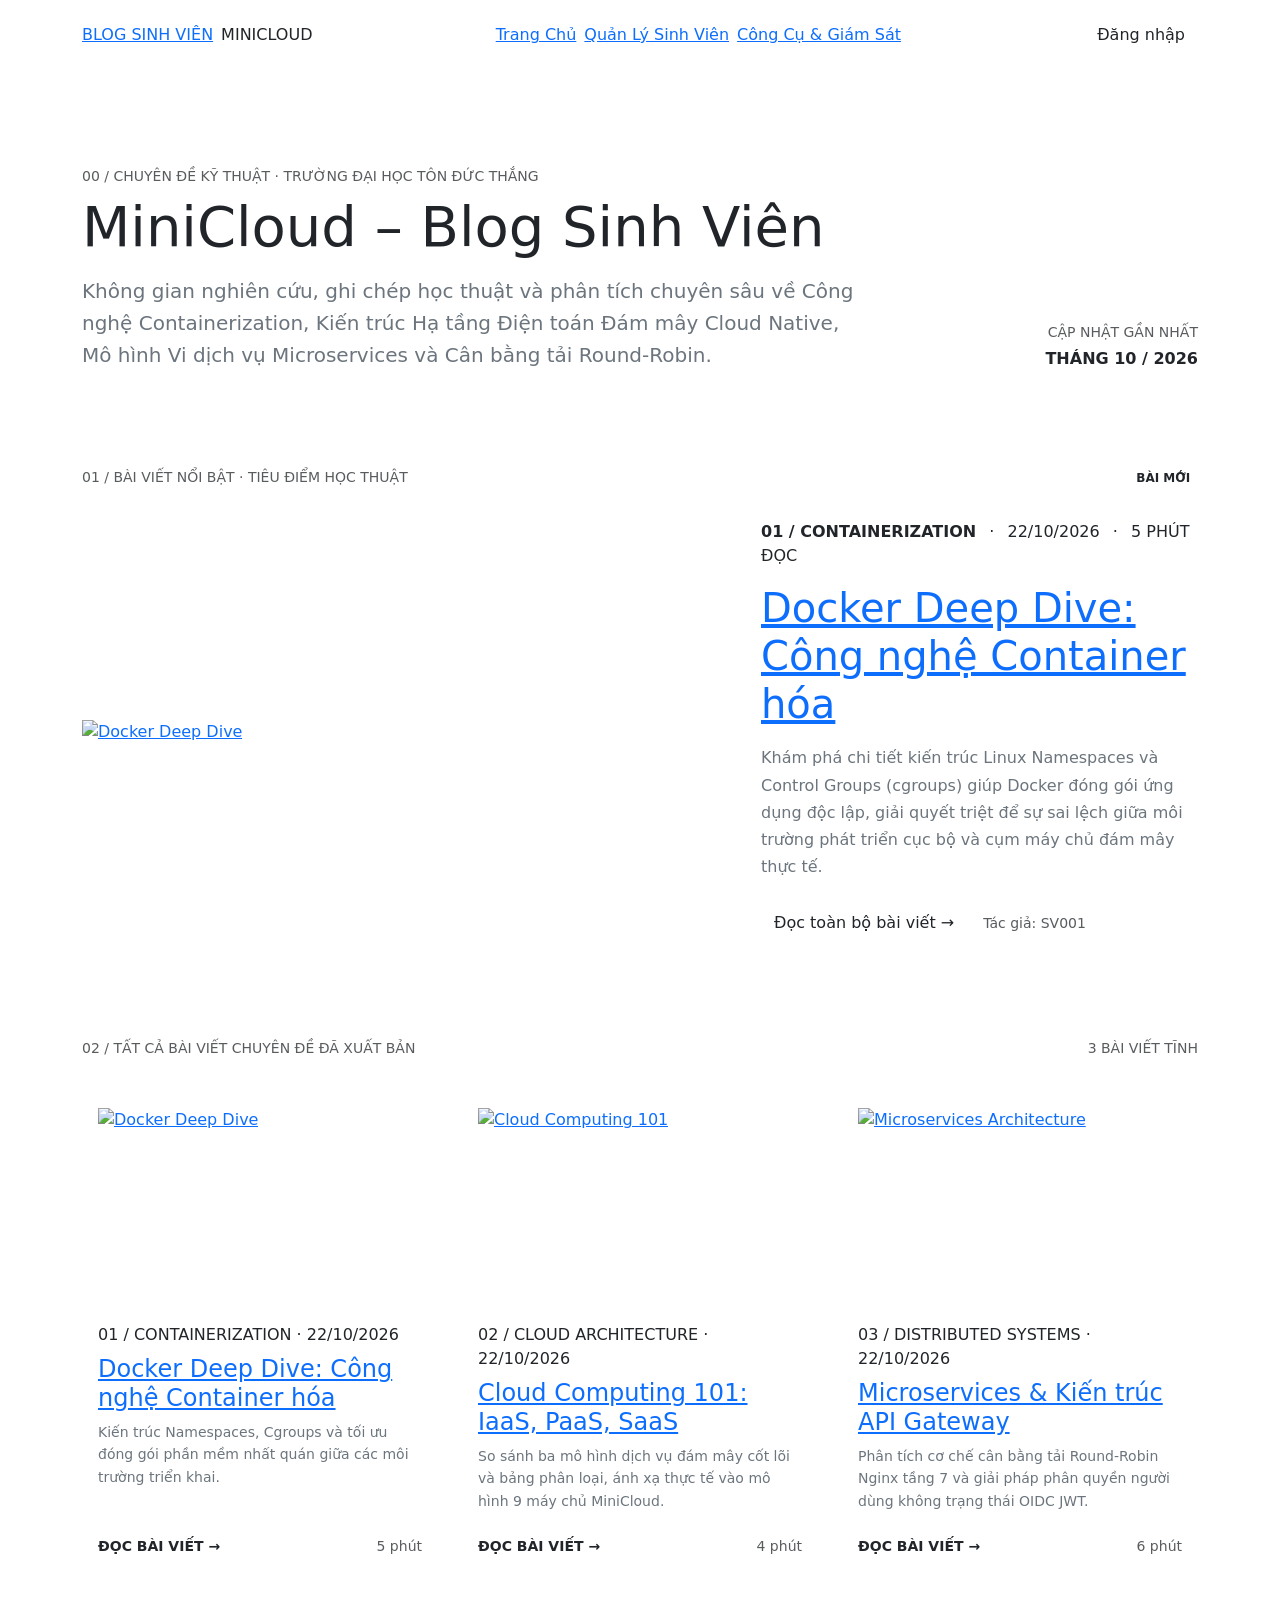
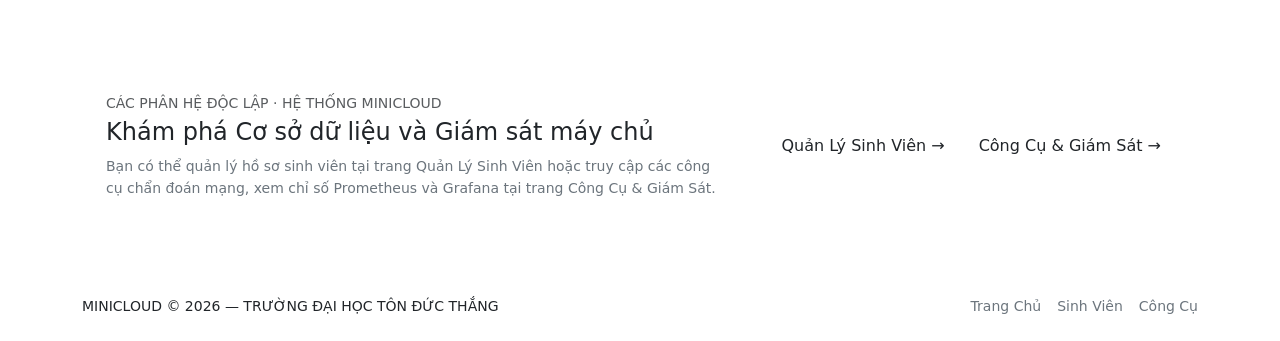
==== commit 474e734f: "refactor(web): streamline home page for blog feed, remove redundant blog index, and unify navbar" ====
--- a/web/html/index.html
+++ b/web/html/index.html
@@ -4,7 +4,7 @@
 <head>
   <meta charset="UTF-8">
   <meta name="viewport" content="width=device-width, initial-scale=1">
-  <title>MiniCloud – Home</title>
+  <title>MiniCloud – Blog Sinh Viên</title>
 
   <!-- Typography: Newsreader (Editorial Serif) + Albert Sans (UI) + JetBrains Mono (Technical) -->
   <link rel="preconnect" href="https://fonts.googleapis.com">
@@ -27,13 +27,13 @@
         <a class="masthead-brand" href="/">
           <span>BLOG SINH VIÊN</span>
         </a>
+        <span class="masthead-tag">MINICLOUD</span>
       </div>
 
       <nav class="d-flex align-items-center gap-2">
         <a class="nav-editorial-link active" href="/">Trang Chủ</a>
-        <a class="nav-editorial-link" href="/blog/">Blog Chuyên Đề</a>
-        <a class="nav-editorial-link" href="#database">Cơ Sở Dữ Liệu</a>
-        <a class="nav-editorial-link" href="#infrastructure">Hạ Tầng Cloud</a>
+        <a class="nav-editorial-link" href="/students.html">Quản Lý Sinh Viên</a>
+        <a class="nav-editorial-link" href="/tools.html">Công Cụ & Giám Sát</a>
       </nav>
 
       <div class="d-flex align-items-center" id="nav-auth">
@@ -50,198 +50,155 @@
     <section class="py-4 py-md-5 border-b-hairline mb-5">
       <div class="row align-items-end justify-content-between g-4">
         <div class="col-lg-9">
-          <span class="font-mono text-muted small text-uppercase d-block mb-2">00 / NHẬP MÔN ĐIỆN TOÁN ĐÁM MÂY &middot; TRƯỜNG ĐẠI HỌC TÔN ĐỨC THẮNG</span>
+          <span class="font-mono text-muted small text-uppercase d-block mb-2">00 / CHUYÊN ĐỀ KỸ THUẬT &middot; TRƯỜNG ĐẠI HỌC TÔN ĐỨC THẮNG</span>
           <h1 class="display-4 fw-normal font-serif mb-3" style="line-height: 1.15;">
-            MiniCloud – Home
+            MiniCloud – Blog Sinh Viên
           </h1>
-          <p class="text-secondary fs-5 mb-0" style="max-width: 760px; font-weight: 400; line-height: 1.6;">
-            Hệ thống mô phỏng nền tảng đám mây thu nhỏ gồm 9 cụm máy chủ chuyên dụng, tích hợp cân bằng tải Round-Robin, định danh OIDC tập trung, CSDL quan hệ MariaDB và lưu trữ đối tượng S3.
+          <p class="text-secondary fs-5 mb-0" style="max-width: 780px; font-weight: 400; line-height: 1.6;">
+            Không gian nghiên cứu, ghi chép học thuật và phân tích chuyên sâu về Công nghệ Containerization, Kiến trúc Hạ tầng Điện toán Đám mây Cloud Native, Mô hình Vi dịch vụ Microservices và Cân bằng tải Round-Robin.
           </p>
         </div>
-      </div>
-    </section>
-
-    <!-- Section 1: Featured Blog Articles -->
-    <section class="mb-5 pb-4 border-b-hairline">
+        <div class="col-lg-3 text-lg-end">
+          <div class="font-mono small text-muted text-uppercase mb-1">CẬP NHẬT GẦN NHẤT</div>
+          <div class="font-mono fw-semibold text-dark">THÁNG 10 / 2026</div>
+        </div>
+      </div>
+    </section>
+
+    <!-- Section 1: Featured Story (Lead Article) -->
+    <section class="mb-5 pb-5 border-b-hairline">
+      <div class="mb-4 pb-2 border-b-hairline d-flex justify-content-between align-items-center">
+        <span class="font-mono text-uppercase small text-muted">01 / BÀI VIẾT NỔI BẬT &middot; TIÊU ĐIỂM HỌC THUẬT</span>
+        <span class="badge border-hairline text-dark font-mono" style="background: var(--bg-alt);">BÀI MỚI</span>
+      </div>
+
+      <div class="row g-4 g-lg-5 align-items-center">
+        <div class="col-lg-7">
+          <div class="article-img-frame" style="max-height: 380px;">
+            <a href="/blog/blog1.html">
+              <img src="https://images.unsplash.com/photo-1607799279861-4dd421887fb3?w=1200&auto=format&fit=crop&q=80" alt="Docker Deep Dive">
+            </a>
+          </div>
+        </div>
+        <div class="col-lg-5">
+          <div class="article-meta mb-3">
+            <span class="text-uppercase fw-semibold text-dark">01 / CONTAINERIZATION</span>
+            <span class="mx-2">&middot;</span>
+            <span>22/10/2026</span>
+            <span class="mx-2">&middot;</span>
+            <span>5 PHÚT ĐỌC</span>
+          </div>
+          <h2 class="display-6 font-serif mb-3">
+            <a href="/blog/blog1.html" class="article-title-link">
+              Docker Deep Dive: Công nghệ Container hóa
+            </a>
+          </h2>
+          <p class="text-secondary mb-4" style="line-height: 1.7;">
+            Khám phá chi tiết kiến trúc Linux Namespaces và Control Groups (cgroups) giúp Docker đóng gói ứng dụng độc lập, giải quyết triệt để sự sai lệch giữa môi trường phát triển cục bộ và cụm máy chủ đám mây thực tế.
+          </p>
+          <div class="d-flex align-items-center gap-3">
+            <a href="/blog/blog1.html" class="btn btn-modern-primary">
+              Đọc toàn bộ bài viết &rarr;
+            </a>
+            <span class="font-mono small text-muted">Tác giả: SV001</span>
+          </div>
+        </div>
+      </div>
+    </section>
+
+    <!-- Section 2: Full Blog Articles Grid -->
+    <section class="mb-5 pb-5 border-b-hairline">
       <div class="d-flex justify-content-between align-items-center mb-4 pb-2 border-b-hairline">
-        <span class="font-mono text-uppercase small text-muted">01 / BÀI VIẾT CHUYÊN ĐỀ MỚI NHẤT</span>
-        <a href="/blog/" class="font-mono small text-dark text-decoration-none fw-semibold">
-          XEM TOÀN BỘ DANH MỤC &rarr;
-        </a>
+        <span class="font-mono text-uppercase small text-muted">02 / TẤT CẢ BÀI VIẾT CHUYÊN ĐỀ ĐÃ XUẤT BẢN</span>
+        <span class="font-mono small text-muted">3 BÀI VIẾT TĨNH</span>
       </div>
 
       <div class="row g-4">
         <!-- Card 1 -->
-        <div class="col-md-4">
-          <div class="article-img-frame mb-3">
-            <a href="/blog/blog1.html">
-              <img src="https://images.unsplash.com/photo-1607799279861-4dd421887fb3?w=800&auto=format&fit=crop&q=80" alt="Docker Deep Dive">
-            </a>
-          </div>
-          <div class="article-meta mb-2">01 / CONTAINERIZATION &middot; 22/10/2026</div>
-          <h2 class="h4 font-serif mb-2">
-            <a href="/blog/blog1.html" class="article-title-link">Docker Deep Dive: Công nghệ Container hóa</a>
-          </h2>
-          <p class="text-secondary small mb-3" style="line-height: 1.6;">
-            Khám phá kiến trúc Linux Namespaces và Cgroups giúp Docker đóng gói ứng dụng độc lập và tối ưu tài nguyên.
+        <div class="col-md-6 col-lg-4">
+          <div class="p-3 border-hairline h-100 d-flex flex-column" style="background: var(--surface);">
+            <div class="article-img-frame mb-3" style="height: 200px;">
+              <a href="/blog/blog1.html">
+                <img src="https://images.unsplash.com/photo-1607799279861-4dd421887fb3?w=800&auto=format&fit=crop&q=80" alt="Docker Deep Dive">
+              </a>
+            </div>
+            <div class="article-meta mb-2">01 / CONTAINERIZATION &middot; 22/10/2026</div>
+            <h3 class="h4 font-serif mb-2">
+              <a href="/blog/blog1.html" class="article-title-link">Docker Deep Dive: Công nghệ Container hóa</a>
+            </h3>
+            <p class="text-secondary small mb-3 flex-grow-1" style="line-height: 1.6;">
+              Kiến trúc Namespaces, Cgroups và tối ưu đóng gói phần mềm nhất quán giữa các môi trường triển khai.
+            </p>
+            <div class="pt-2 border-t-hairline d-flex justify-content-between align-items-center">
+              <a href="/blog/blog1.html" class="font-mono small text-dark fw-semibold text-decoration-none">ĐỌC BÀI VIẾT &rarr;</a>
+              <span class="font-mono small text-muted">5 phút</span>
+            </div>
+          </div>
+        </div>
+
+        <!-- Card 2 -->
+        <div class="col-md-6 col-lg-4">
+          <div class="p-3 border-hairline h-100 d-flex flex-column" style="background: var(--surface);">
+            <div class="article-img-frame mb-3" style="height: 200px;">
+              <a href="/blog/blog2.html">
+                <img src="https://images.unsplash.com/photo-1451187580459-43490279c0fa?w=800&auto=format&fit=crop&q=80" alt="Cloud Computing 101">
+              </a>
+            </div>
+            <div class="article-meta mb-2">02 / CLOUD ARCHITECTURE &middot; 22/10/2026</div>
+            <h3 class="h4 font-serif mb-2">
+              <a href="/blog/blog2.html" class="article-title-link">Cloud Computing 101: IaaS, PaaS, SaaS</a>
+            </h3>
+            <p class="text-secondary small mb-3 flex-grow-1" style="line-height: 1.6;">
+              So sánh ba mô hình dịch vụ đám mây cốt lõi và bảng phân loại, ánh xạ thực tế vào mô hình 9 máy chủ MiniCloud.
+            </p>
+            <div class="pt-2 border-t-hairline d-flex justify-content-between align-items-center">
+              <a href="/blog/blog2.html" class="font-mono small text-dark fw-semibold text-decoration-none">ĐỌC BÀI VIẾT &rarr;</a>
+              <span class="font-mono small text-muted">4 phút</span>
+            </div>
+          </div>
+        </div>
+
+        <!-- Card 3 -->
+        <div class="col-md-6 col-lg-4">
+          <div class="p-3 border-hairline h-100 d-flex flex-column" style="background: var(--surface);">
+            <div class="article-img-frame mb-3" style="height: 200px;">
+              <a href="/blog/blog3.html">
+                <img src="https://images.unsplash.com/photo-1558494949-ef010cbdcc31?w=800&auto=format&fit=crop&q=80" alt="Microservices Architecture">
+              </a>
+            </div>
+            <div class="article-meta mb-2">03 / DISTRIBUTED SYSTEMS &middot; 22/10/2026</div>
+            <h3 class="h4 font-serif mb-2">
+              <a href="/blog/blog3.html" class="article-title-link">Microservices & Kiến trúc API Gateway</a>
+            </h3>
+            <p class="text-secondary small mb-3 flex-grow-1" style="line-height: 1.6;">
+              Phân tích cơ chế cân bằng tải Round-Robin Nginx tầng 7 và giải pháp phân quyền người dùng không trạng thái OIDC JWT.
+            </p>
+            <div class="pt-2 border-t-hairline d-flex justify-content-between align-items-center">
+              <a href="/blog/blog3.html" class="font-mono small text-dark fw-semibold text-decoration-none">ĐỌC BÀI VIẾT &rarr;</a>
+              <span class="font-mono small text-muted">6 phút</span>
+            </div>
+          </div>
+        </div>
+      </div>
+    </section>
+
+    <!-- Section 3: Navigation Callouts to Dedicated Modules -->
+    <section class="py-4 p-4 border-hairline" style="background: var(--bg-alt);">
+      <div class="row g-4 align-items-center justify-content-between">
+        <div class="col-lg-7">
+          <span class="font-mono text-uppercase small text-muted d-block mb-1">CÁC PHÂN HỆ ĐỘC LẬP &middot; HỆ THỐNG MINICLOUD</span>
+          <h3 class="h4 font-serif mb-2">Khám phá Cơ sở dữ liệu và Giám sát máy chủ</h3>
+          <p class="text-secondary small mb-0" style="line-height: 1.6;">
+            Bạn có thể quản lý hồ sơ sinh viên tại trang Quản Lý Sinh Viên hoặc truy cập các công cụ chẩn đoán mạng, xem chỉ số Prometheus và Grafana tại trang Công Cụ & Giám Sát.
           </p>
-          <a href="/blog/blog1.html" class="font-mono small text-dark fw-semibold text-decoration-none">ĐỌC BÀI VIẾT &rarr;</a>
-        </div>
-
-        <!-- Card 2 -->
-        <div class="col-md-4">
-          <div class="article-img-frame mb-3">
-            <a href="/blog/blog2.html">
-              <img src="https://images.unsplash.com/photo-1451187580459-43490279c0fa?w=800&auto=format&fit=crop&q=80" alt="Cloud Computing 101">
-            </a>
-          </div>
-          <div class="article-meta mb-2">02 / CLOUD ARCHITECTURE &middot; 22/10/2026</div>
-          <h2 class="h4 font-serif mb-2">
-            <a href="/blog/blog2.html" class="article-title-link">Cloud Computing 101: IaaS, PaaS, SaaS</a>
-          </h2>
-          <p class="text-secondary small mb-3" style="line-height: 1.6;">
-            So sánh phân cấp ba mô hình dịch vụ đám mây cốt lõi và bảng ánh xạ thực tế vào cụm 9 máy chủ MiniCloud.
-          </p>
-          <a href="/blog/blog2.html" class="font-mono small text-dark fw-semibold text-decoration-none">ĐỌC BÀI VIẾT &rarr;</a>
-        </div>
-
-        <!-- Card 3 -->
-        <div class="col-md-4">
-          <div class="article-img-frame mb-3">
-            <a href="/blog/blog3.html">
-              <img src="https://images.unsplash.com/photo-1558494949-ef010cbdcc31?w=800&auto=format&fit=crop&q=80" alt="Microservices Architecture">
-            </a>
-          </div>
-          <div class="article-meta mb-2">03 / DISTRIBUTED SYSTEMS &middot; 22/10/2026</div>
-          <h2 class="h4 font-serif mb-2">
-            <a href="/blog/blog3.html" class="article-title-link">Microservices & Kiến trúc API Gateway</a>
-          </h2>
-          <p class="text-secondary small mb-3" style="line-height: 1.6;">
-            Phân tích nguyên lý cân bằng tải Round-Robin Nginx và cơ chế chứng thực tập trung không trạng thái OIDC JWT.
-          </p>
-          <a href="/blog/blog3.html" class="font-mono small text-dark fw-semibold text-decoration-none">ĐỌC BÀI VIẾT &rarr;</a>
-        </div>
-      </div>
-    </section>
-
-    <!-- Section 2: Database Integration (MariaDB CRUD & JSON) -->
-    <section class="mb-5 pb-4 border-b-hairline" id="database">
-      <div class="d-flex justify-content-between align-items-center mb-4 pb-2 border-b-hairline">
-        <div>
-          <span class="font-mono text-uppercase small text-muted d-block">02 / TÍCH HỢP DỮ LIỆU &middot; MARIADB RDBMS</span>
-          <h2 class="h3 font-serif mt-1 mb-0">Quản Lý Danh Sách Sinh Viên</h2>
-        </div>
-        <div class="d-flex gap-2">
-          <button class="btn btn-modern-outline btn-modern-sm" id="btn-refresh-students">
-            Làm mới dữ liệu
-          </button>
-          <button class="btn btn-modern-primary btn-modern-sm d-none" id="btn-add-student-modal" data-bs-toggle="modal" data-bs-target="#studentModal">
-            + Thêm sinh viên (Admin)
-          </button>
-        </div>
-      </div>
-
-      <div class="table-responsive">
-        <table class="table-modern">
-          <thead>
-            <tr>
-              <th style="width: 80px;">STT</th>
-              <th style="width: 140px;">MÃ SINH VIÊN</th>
-              <th>HỌ VÀ TÊN</th>
-              <th style="width: 140px;">NGÀY SINH</th>
-              <th style="width: 220px;">CHUYÊN NGÀNH</th>
-              <th style="width: 100px;" class="text-end admin-col d-none">THAO TÁC</th>
-            </tr>
-          </thead>
-          <tbody id="student-table-body">
-            <tr>
-              <td colspan="6" class="text-center py-4 text-muted font-mono small">
-                ĐANG TẢI DANH SÁCH TỪ CSDL MARIADB...
-              </td>
-            </tr>
-          </tbody>
-        </table>
-      </div>
-    </section>
-
-    <!-- Section 3: Cloud Infrastructure Services -->
-    <section class="mb-4" id="infrastructure">
-      <div class="mb-4 pb-2 border-b-hairline">
-        <span class="font-mono text-uppercase small text-muted d-block">03 / TRẠNG THÁI HỆ THỐNG &middot; OBSERVABILITY & SERVICES</span>
-        <h2 class="h3 font-serif mt-1 mb-0">Hạ Tầng 9 Cụm Máy Chủ Điện Toán Đám Mây</h2>
-      </div>
-
-      <div class="row g-3">
-        <!-- Service 1 -->
-        <div class="col-sm-6 col-lg-4">
-          <div class="p-3 border-hairline h-100" style="background: var(--surface);">
-            <div class="d-flex justify-content-between align-items-center mb-2">
-              <span class="font-mono small text-uppercase fw-semibold text-dark">01. WEB FRONTEND CLUSTER</span>
-              <span class="badge bg-success font-mono" style="font-size: 0.65rem;">PORT 80 / 8001 / 8002</span>
-            </div>
-            <p class="small text-muted mb-2">Cụm Web Nginx tĩnh cân bằng tải Round-Robin luân phiên 1:1.</p>
-            <a href="/blog/" class="font-mono small text-dark fw-semibold text-decoration-none">TRUY CẬP BLOG &rarr;</a>
-          </div>
-        </div>
-
-        <!-- Service 2 -->
-        <div class="col-sm-6 col-lg-4">
-          <div class="p-3 border-hairline h-100" style="background: var(--surface);">
-            <div class="d-flex justify-content-between align-items-center mb-2">
-              <span class="font-mono small text-uppercase fw-semibold text-dark">02. BACKEND REST API</span>
-              <span class="badge bg-success font-mono" style="font-size: 0.65rem;">PORT 8081</span>
-            </div>
-            <p class="small text-muted mb-2">Python Flask API xử lý nghiệp vụ, CRUD CSDL & xác thực OIDC JWT.</p>
-            <a href="/api/hello" target="_blank" class="font-mono small text-dark fw-semibold text-decoration-none">ENDPOINT /API/HELLO &rarr;</a>
-          </div>
-        </div>
-
-        <!-- Service 3 -->
-        <div class="col-sm-6 col-lg-4">
-          <div class="p-3 border-hairline h-100" style="background: var(--surface);">
-            <div class="d-flex justify-content-between align-items-center mb-2">
-              <span class="font-mono small text-uppercase fw-semibold text-dark">04. KEYCLOAK IDENTITY</span>
-              <span class="badge bg-success font-mono" style="font-size: 0.65rem;">PORT 8080</span>
-            </div>
-            <p class="small text-muted mb-2">Máy chủ quản lý danh tính OIDC, cấp phát token JWT & phân quyền RBAC.</p>
-            <a href="/auth/" target="_blank" class="font-mono small text-dark fw-semibold text-decoration-none">ADMIN CONSOLE &rarr;</a>
-          </div>
-        </div>
-
-        <!-- Service 4 -->
-        <div class="col-sm-6 col-lg-4">
-          <div class="p-3 border-hairline h-100" style="background: var(--surface);">
-            <div class="d-flex justify-content-between align-items-center mb-2">
-              <span class="font-mono small text-uppercase fw-semibold text-dark">05. OBJECT STORAGE (S3)</span>
-              <span class="badge bg-success font-mono" style="font-size: 0.65rem;">PORT 9000 / 9001</span>
-            </div>
-            <p class="small text-muted mb-2">Lưu trữ đối tượng S3 SeaweedFS, bucket profile-pics, documents & blog-images.</p>
-            <a href="http://localhost:9001/ui/index.html" target="_blank" class="font-mono small text-dark fw-semibold text-decoration-none">STORAGE WEB UI &rarr;</a>
-          </div>
-        </div>
-
-        <!-- Service 5 -->
-        <div class="col-sm-6 col-lg-4">
-          <div class="p-3 border-hairline h-100" style="background: var(--surface);">
-            <div class="d-flex justify-content-between align-items-center mb-2">
-              <span class="font-mono small text-uppercase fw-semibold text-dark">07. PROMETHEUS METRICS</span>
-              <span class="badge bg-success font-mono" style="font-size: 0.65rem;">PORT 9090</span>
-            </div>
-            <p class="small text-muted mb-2">Hệ thống cơ sở dữ liệu chuỗi thời gian, scrape chỉ số Node và Web targets.</p>
-            <a href="http://localhost:9090/targets" target="_blank" class="font-mono small text-dark fw-semibold text-decoration-none">XEM TARGETS UP &rarr;</a>
-          </div>
-        </div>
-
-        <!-- Service 6 -->
-        <div class="col-sm-6 col-lg-4">
-          <div class="p-3 border-hairline h-100" style="background: var(--surface);">
-            <div class="d-flex justify-content-between align-items-center mb-2">
-              <span class="font-mono small text-uppercase fw-semibold text-dark">08. GRAFANA DASHBOARD</span>
-              <span class="badge bg-success font-mono" style="font-size: 0.65rem;">PORT 3000</span>
-            </div>
-            <p class="small text-muted mb-2">Trực quan hóa tài nguyên CPU, RAM và Lưu lượng mạng thời gian thực.</p>
-            <a href="http://localhost:3000" target="_blank" class="font-mono small text-dark fw-semibold text-decoration-none">MỞ DASHBOARD &rarr;</a>
-          </div>
+        </div>
+        <div class="col-lg-5 d-flex flex-wrap gap-2 justify-content-lg-end">
+          <a href="/students.html" class="btn btn-modern-primary btn-modern-sm">
+            Quản Lý Sinh Viên &rarr;
+          </a>
+          <a href="/tools.html" class="btn btn-modern-outline btn-modern-sm">
+            Công Cụ & Giám Sát &rarr;
+          </a>
         </div>
       </div>
     </section>
@@ -278,50 +235,17 @@
     </div>
   </div>
 
-  <!-- Student Add Modal (Admin Only) -->
-  <div class="modal fade" id="studentModal" tabindex="-1" aria-labelledby="studentModalLabel" aria-hidden="true">
-    <div class="modal-dialog modal-dialog-centered">
-      <div class="modal-content" style="background: var(--bg); border: 1px solid var(--ink); border-radius: 2px;">
-        <div class="modal-header border-b-hairline d-flex justify-content-between align-items-center p-4">
-          <div>
-            <span class="font-mono text-muted small d-block mb-1">02 / QUẢN TRỊ MARIADB</span>
-            <h4 class="h5 mb-0 fw-semibold font-serif" id="studentModalLabel">Thêm sinh viên mới</h4>
-          </div>
-          <button type="button" class="btn-close" data-bs-dismiss="modal" aria-label="Đóng"></button>
-        </div>
-        <div class="modal-body p-4">
-          <form id="student-form">
-            <div class="mb-3">
-              <label class="form-label small fw-semibold font-mono">MÃ SINH VIÊN</label>
-              <input type="text" class="form-control font-mono" id="st-id" placeholder="Ví dụ: SV006" required>
-            </div>
-            <div class="mb-3">
-              <label class="form-label small fw-semibold font-mono">HỌ VÀ TÊN</label>
-              <input type="text" class="form-control font-sans" id="st-name" placeholder="Ví dụ: Đỗ Thị Mai" required>
-            </div>
-            <div class="mb-3">
-              <label class="form-label small fw-semibold font-mono">NGÀY SINH</label>
-              <input type="date" class="form-control font-mono" id="st-dob" required>
-            </div>
-            <div class="mb-4">
-              <label class="form-label small fw-semibold font-mono">CHUYÊN NGÀNH</label>
-              <input type="text" class="form-control font-sans" id="st-major" placeholder="Ví dụ: Cloud Architecture" required>
-            </div>
-            <button type="submit" class="btn btn-modern-primary w-100 py-2">
-              Lưu vào CSDL MariaDB
-            </button>
-          </form>
-        </div>
-      </div>
-    </div>
-  </div>
-
   <!-- Modernist Colophon Footer -->
   <footer class="modern-footer py-4 mt-5">
     <div class="container d-flex flex-wrap justify-content-between align-items-center gap-3">
       <div class="font-mono small">
         MINICLOUD &copy; 2026 &mdash; TRƯỜNG ĐẠI HỌC TÔN ĐỨC THẮNG
       </div>
+      <div class="d-flex gap-3 font-mono small">
+        <a href="/" class="text-secondary text-decoration-none">Trang Chủ</a>
+        <a href="/students.html" class="text-secondary text-decoration-none">Sinh Viên</a>
+        <a href="/tools.html" class="text-secondary text-decoration-none">Công Cụ</a>
+      </div>
     </div>
   </footer>
 
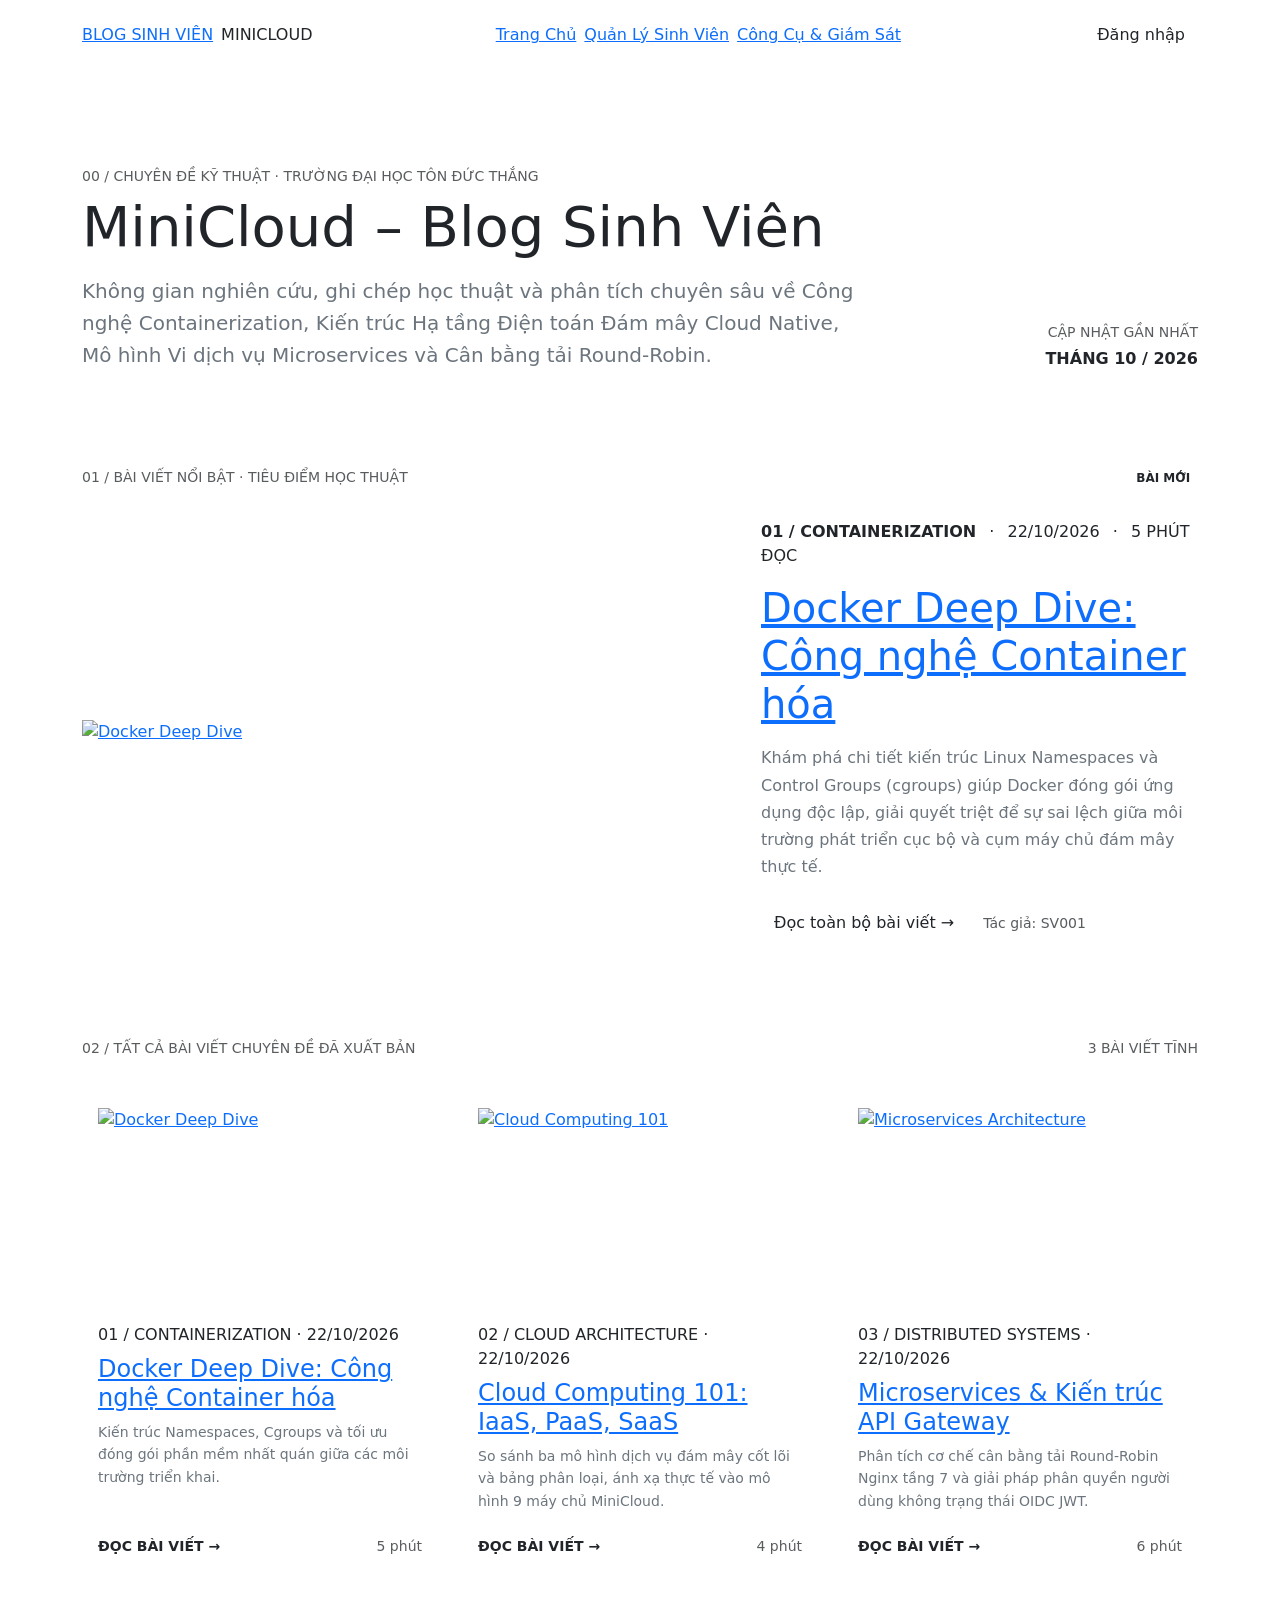
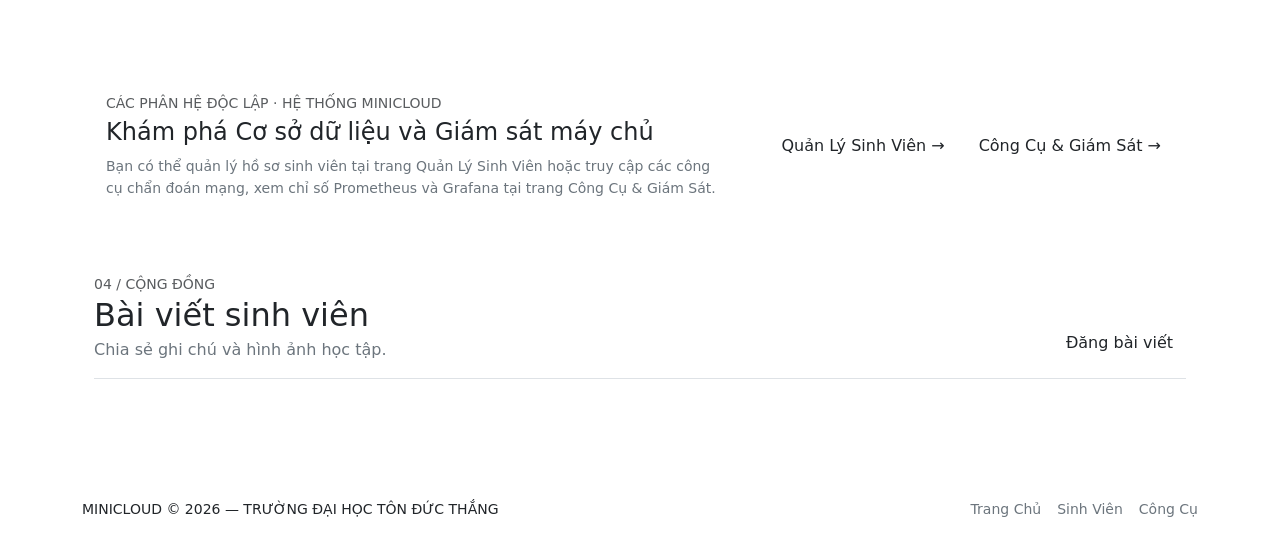
==== commit 0febae77: "Add student blog composer with image upload" ====
--- a/web/html/index.html
+++ b/web/html/index.html
@@ -202,6 +202,27 @@
         </div>
       </div>
     </section>
+    <section class="container py-5" id="community-publishing">
+      <div class="d-flex flex-wrap justify-content-between align-items-end gap-3 border-bottom pb-3 mb-4">
+        <div>
+          <span class="font-mono small text-muted">04 / CỘNG ĐỒNG</span>
+          <h2 class="font-serif mb-1">Bài viết sinh viên</h2>
+          <p class="text-secondary mb-0">Chia sẻ ghi chú và hình ảnh học tập.</p>
+        </div>
+        <button class="btn btn-modern-primary btn-modern-sm" id="btn-open-post">Đăng bài viết</button>
+      </div>
+      <div id="post-composer" class="border-hairline p-4 mb-4 d-none" style="background:var(--surface)">
+        <form id="post-form">
+          <div class="mb-3"><label class="form-label font-mono small" for="post-title">TIÊU ĐỀ</label><input class="form-control" id="post-title" maxlength="160" required></div>
+          <div class="mb-3"><label class="form-label font-mono small" for="post-content">NỘI DUNG</label><textarea class="form-control" id="post-content" rows="5" maxlength="12000" required></textarea></div>
+          <div class="mb-3"><label class="form-label font-mono small" for="post-image">ẢNH MINH HỌA</label><input class="form-control" id="post-image" type="file" accept="image/png,image/jpeg,image/webp" required><div class="form-text">Chọn ảnh PNG, JPG hoặc WebP (tối đa 5 MB).</div></div>
+          <div id="post-message" class="small mb-3" role="status"></div>
+          <button class="btn btn-modern-primary" id="post-submit" type="submit">Tải ảnh và đăng bài</button>
+          <button class="btn btn-modern-outline ms-2" id="post-cancel" type="button">Hủy</button>
+        </form>
+      </div>
+      <div id="community-posts" class="row g-4" aria-live="polite"></div>
+    </section>
   </main>
 
   <!-- Login Modal -->
